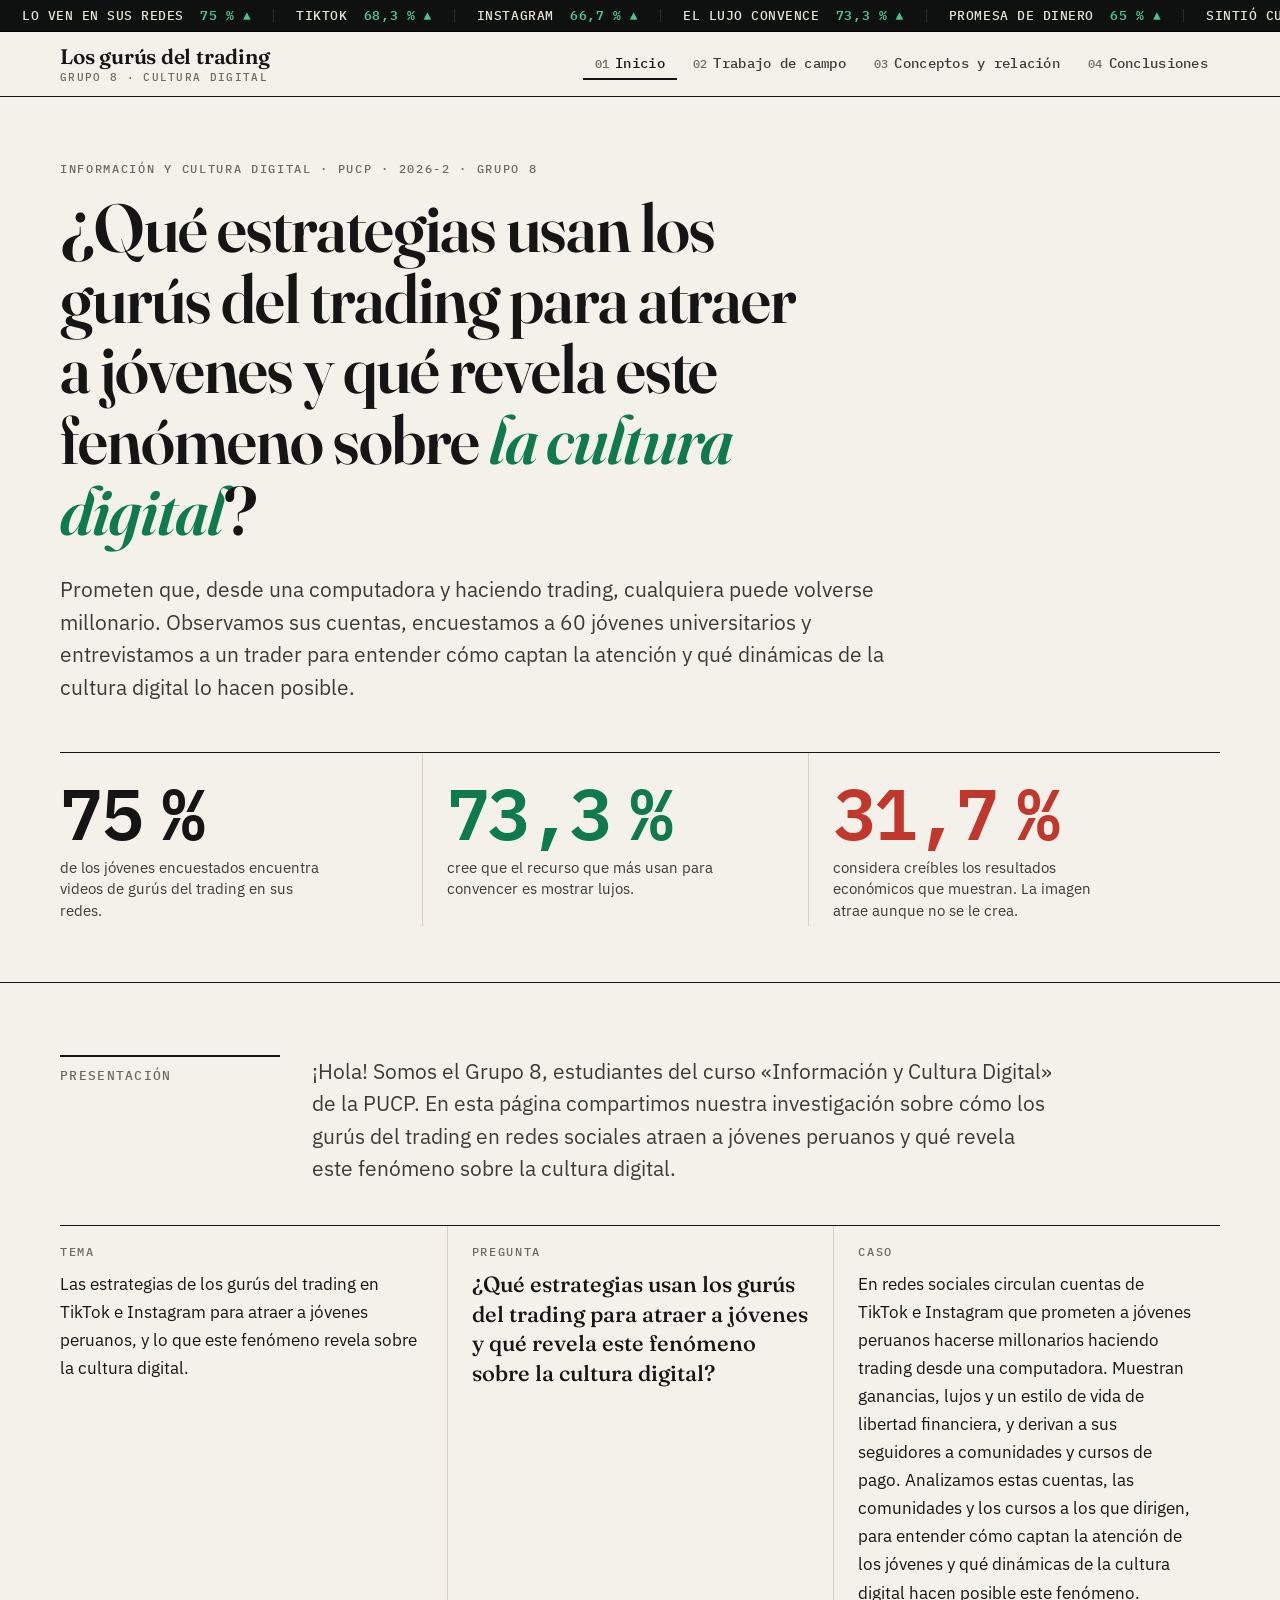
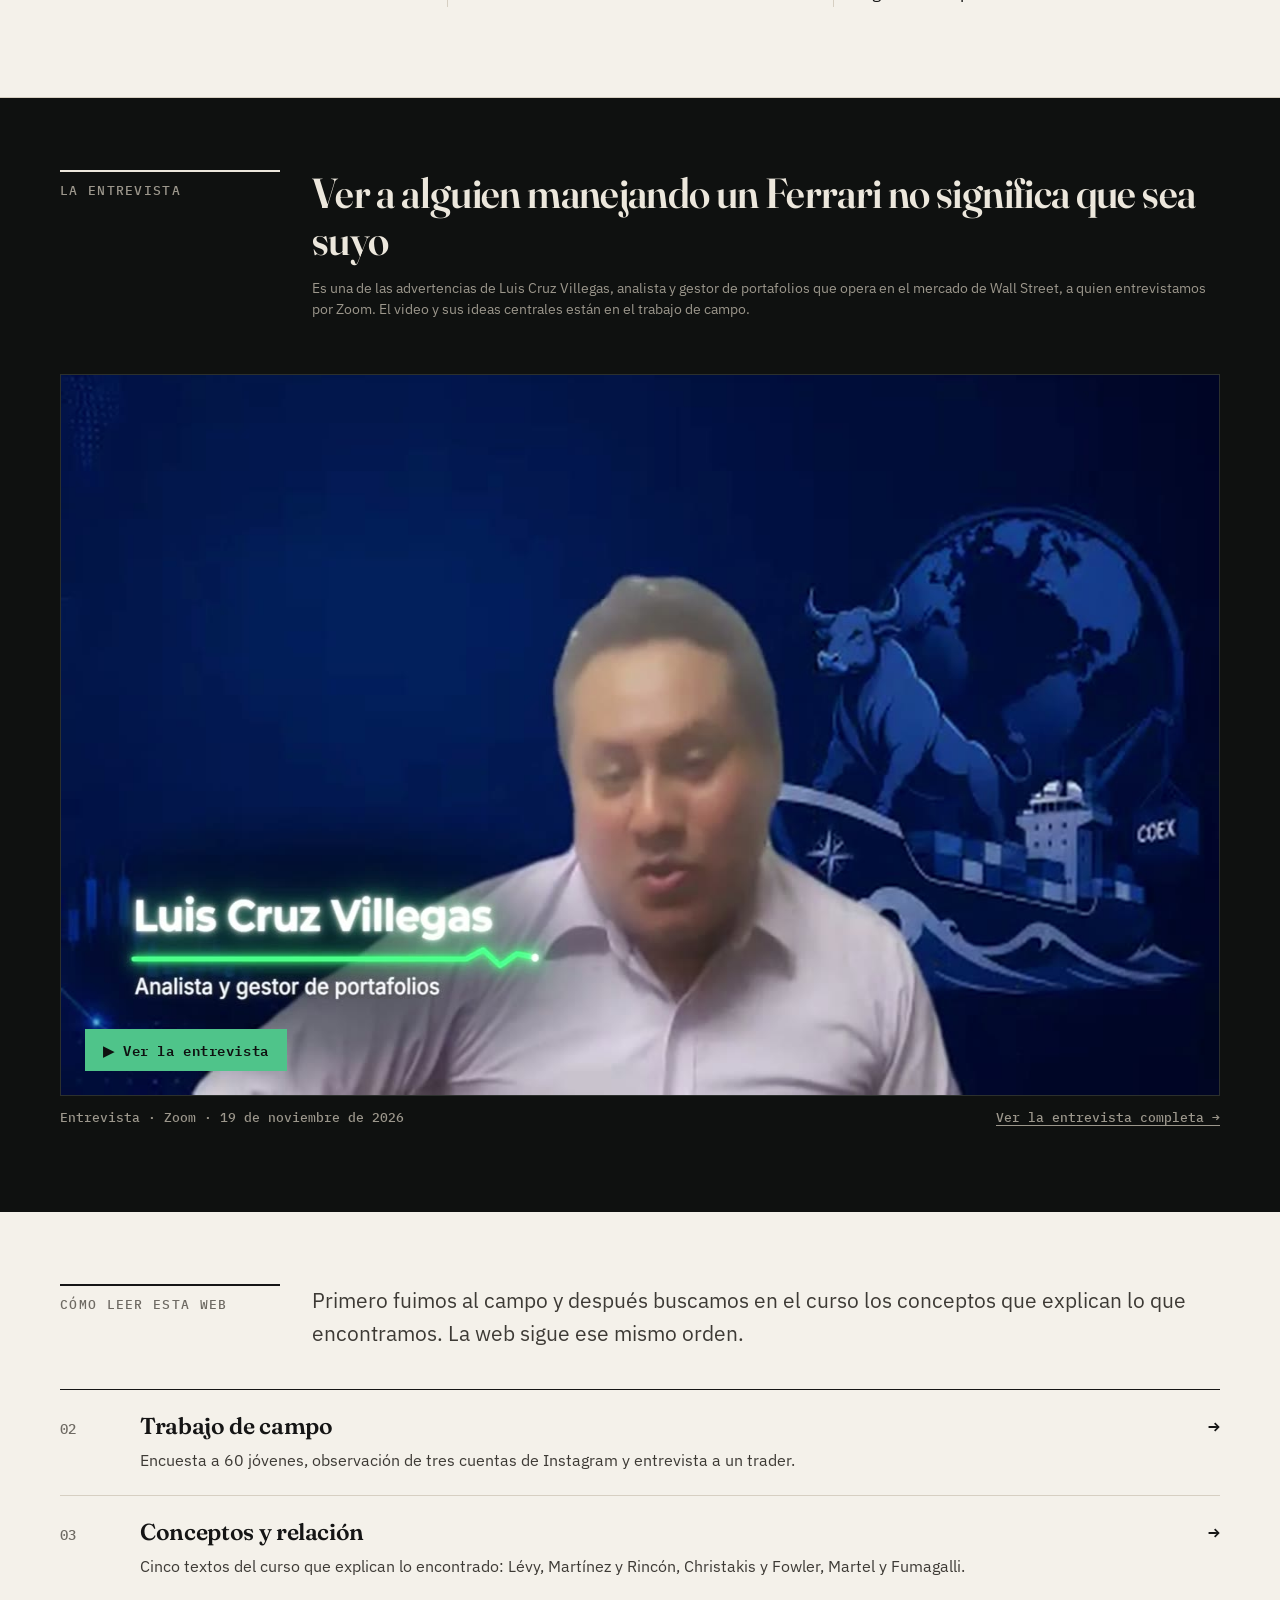
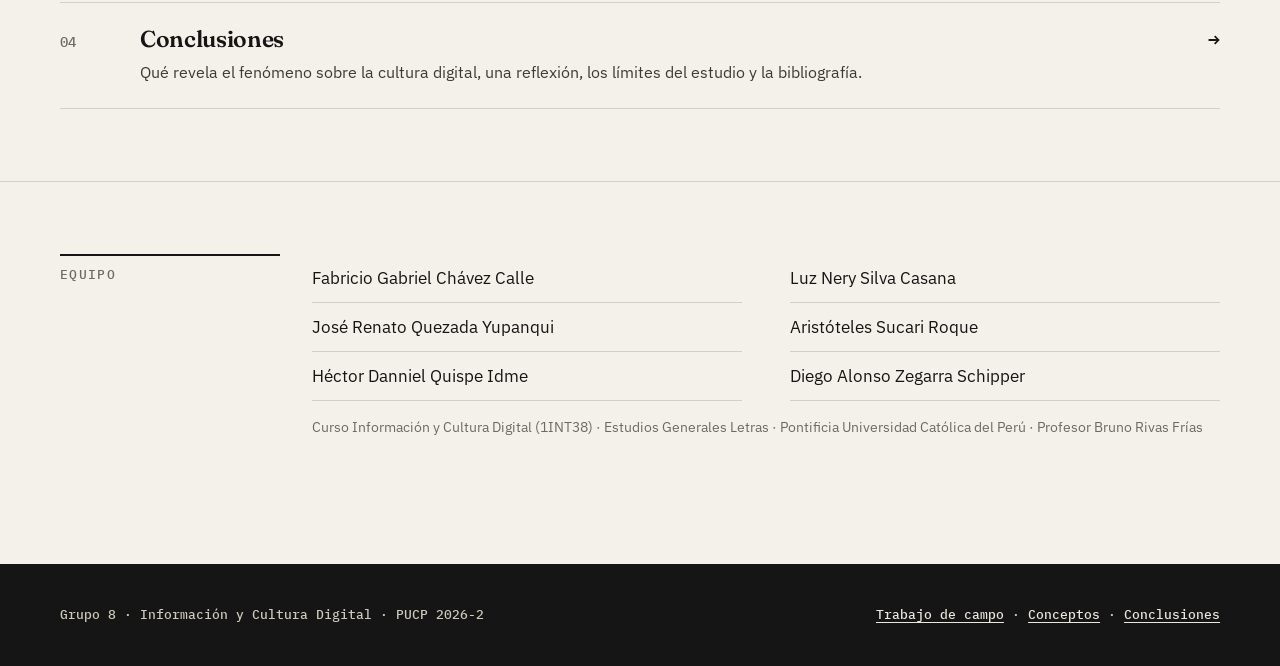
==== index.html @ 2172d2a8 "Primera versión de la web del Grupo 8" ====
<!doctype html>
<html lang="es">
<head>
<meta charset="utf-8">
<meta name="viewport" content="width=device-width, initial-scale=1">
<title>Los gurús del trading · Grupo 8</title>
<meta name="description" content="Investigación del Grupo 8 del curso Información y Cultura Digital (PUCP): qué estrategias usan los gurús del trading para atraer a jóvenes y qué revela este fenómeno sobre la cultura digital.">
<meta name="robots" content="noindex, nofollow">
<link rel="icon" href="data:image/svg+xml,<svg xmlns='http://www.w3.org/2000/svg' viewBox='0 0 32 32'><rect width='32' height='32' fill='%23151515'/><path d='M6 22l6-7 5 4 9-11' stroke='%234FC48A' stroke-width='3' fill='none'/></svg>">
<link rel="preconnect" href="https://fonts.googleapis.com">
<link rel="preconnect" href="https://fonts.gstatic.com" crossorigin>
<link href="https://fonts.googleapis.com/css2?family=Fraunces:ital,opsz,wght@0,9..144,500;0,9..144,600;1,9..144,500&family=IBM+Plex+Mono:wght@500;600&family=IBM+Plex+Sans:wght@400;600&display=swap" rel="stylesheet">
<link rel="stylesheet" href="estilos.css">
</head>
<body>
<a class="saltar" href="#contenido">Saltar al contenido</a>

<div class="cinta" aria-label="Cifras de la encuesta (60 jóvenes universitarios)">
  <div class="cinta__pista">
    <span class="cinta__item">LO VEN EN SUS REDES <b class="sube">75 % ▲</b></span>
    <span class="cinta__item">TIKTOK <b class="sube">68,3 % ▲</b></span>
    <span class="cinta__item">INSTAGRAM <b class="sube">66,7 % ▲</b></span>
    <span class="cinta__item">EL LUJO CONVENCE <b class="sube">73,3 % ▲</b></span>
    <span class="cinta__item">PROMESA DE DINERO <b class="sube">65 % ▲</b></span>
    <span class="cinta__item">SINTIÓ CURIOSIDAD <b class="sube">55 % ▲</b></span>
    <span class="cinta__item">PENSÓ EN COMPRAR UN CURSO <b class="sube">38,3 % ▲</b></span>
    <span class="cinta__item">CREE EN LOS RESULTADOS <b class="baja">31,7 % ▼</b></span>
    <span class="cinta__item">NO SABRÍA DECIRLO <b class="baja">16,7 % ▼</b></span>
    <span class="cinta__item">MUESTRA <b>n = 60</b></span>
  </div>
</div>

<header class="cabecera">
  <div class="envoltura">
    <a class="marca" href="index.html">Los gurús del trading<span>Grupo 8 · Cultura Digital</span></a>
    <button class="boton-menu" aria-expanded="false" aria-controls="menu">Menú</button>
    <nav aria-label="Secciones">
      <ul class="menu" id="menu">
        <li><a href="index.html" aria-current="page"><small>01</small>Inicio</a></li>
        <li><a href="trabajo-de-campo.html"><small>02</small>Trabajo de campo</a></li>
        <li><a href="conceptos.html"><small>03</small>Conceptos y relación</a></li>
        <li><a href="conclusiones.html"><small>04</small>Conclusiones</a></li>
      </ul>
    </nav>
  </div>
</header>

<main id="contenido">
  <section class="portada">
    <div class="envoltura">
      <p class="antetitulo">Información y Cultura Digital · PUCP · 2026-2 · Grupo 8</p>
      <h1>¿Qué estrategias usan los gurús del trading para atraer a jóvenes y qué revela este fenómeno sobre <em>la cultura digital</em>?</h1>
      <p class="entrada">Prometen que, desde una computadora y haciendo trading, cualquiera puede volverse millonario. Observamos sus cuentas, encuestamos a 60 jóvenes universitarios y entrevistamos a un trader para entender cómo captan la atención y qué dinámicas de la cultura digital lo hacen posible.</p>
      <div class="titulares">
        <div class="titular aparece"><b>75&#8239;%</b><span>de los jóvenes encuestados encuentra videos de gurús del trading en sus redes.</span></div>
        <div class="titular aparece"><b class="cifra--v">73,3&#8239;%</b><span>cree que el recurso que más usan para convencer es mostrar lujos.</span></div>
        <div class="titular aparece"><b class="cifra--r">31,7&#8239;%</b><span>considera creíbles los resultados económicos que muestran. La imagen atrae aunque no se le crea.</span></div>
      </div>
    </div>
  </section>

  <section class="seccion">
    <div class="envoltura">
      <div class="seccion__cabeza">
        <p class="seccion__num">Presentación</p>
        <div class="prosa">
          <p class="entrada" style="margin:0">¡Hola! Somos el Grupo 8, estudiantes del curso «Información y Cultura Digital» de la PUCP. En esta página compartimos nuestra investigación sobre cómo los gurús del trading en redes sociales atraen a jóvenes peruanos y qué revela este fenómeno sobre la cultura digital.</p>
        </div>
      </div>
      <dl class="ficha aparece">
        <div>
          <dt>Tema</dt>
          <dd>Las estrategias de los gurús del trading en TikTok e Instagram para atraer a jóvenes peruanos, y lo que este fenómeno revela sobre la cultura digital.</dd>
        </div>
        <div>
          <dt>Pregunta</dt>
          <dd class="grande">¿Qué estrategias usan los gurús del trading para atraer a jóvenes y qué revela este fenómeno sobre la cultura digital?</dd>
        </div>
        <div>
          <dt>Caso</dt>
          <dd>En redes sociales circulan cuentas de TikTok e Instagram que prometen a jóvenes peruanos hacerse millonarios haciendo trading desde una computadora. Muestran ganancias, lujos y un estilo de vida de libertad financiera, y derivan a sus seguidores a comunidades y cursos de pago. Analizamos estas cuentas, las comunidades y los cursos a los que dirigen, para entender cómo captan la atención de los jóvenes y qué dinámicas de la cultura digital hacen posible este fenómeno.</dd>
        </div>
      </dl>
    </div>
  </section>

  <section class="seccion oscuro">
    <div class="envoltura">
      <div class="seccion__cabeza">
        <p class="seccion__num">La entrevista</p>
        <div>
          <h2>Ver a alguien manejando un Ferrari no significa que sea suyo</h2>
          <p class="nota" style="margin-top:14px">Es una de las advertencias de Luis Cruz Villegas, analista y gestor de portafolios que opera en el mercado de Wall Street, a quien entrevistamos por Zoom. El video y sus ideas centrales están en el trabajo de campo.</p>
        </div>
      </div>
      <a href="trabajo-de-campo.html#entrevista" class="video" style="display:block">
        <img src="media/portada-video.jpg" alt="Fotograma de la entrevista a Luis Cruz Villegas" width="1280" height="720" loading="lazy">
      </a>
      <p class="video__pie"><span>Entrevista · Zoom · 19 de noviembre de 2026</span><a href="trabajo-de-campo.html#entrevista">Ver la entrevista completa →</a></p>
    </div>
  </section>

  <section class="seccion">
    <div class="envoltura">
      <div class="seccion__cabeza">
        <p class="seccion__num">Cómo leer esta web</p>
        <p class="entrada" style="margin:0">Primero fuimos al campo y después buscamos en el curso los conceptos que explican lo que encontramos. La web sigue ese mismo orden.</p>
      </div>
      <ol class="indice">
        <li><a href="trabajo-de-campo.html"><span class="n">02</span><div><h3>Trabajo de campo</h3><p>Encuesta a 60 jóvenes, observación de tres cuentas de Instagram y entrevista a un trader.</p></div><span class="flecha">→</span></a></li>
        <li><a href="conceptos.html"><span class="n">03</span><div><h3>Conceptos y relación</h3><p>Cinco textos del curso que explican lo encontrado: Lévy, Martínez y Rincón, Christakis y Fowler, Martel y Fumagalli.</p></div><span class="flecha">→</span></a></li>
        <li><a href="conclusiones.html"><span class="n">04</span><div><h3>Conclusiones</h3><p>Qué revela el fenómeno sobre la cultura digital, una reflexión, los límites del estudio y la bibliografía.</p></div><span class="flecha">→</span></a></li>
      </ol>
    </div>
  </section>

  <section class="seccion">
    <div class="envoltura">
      <div class="seccion__cabeza">
        <p class="seccion__num">Equipo</p>
        <div>
          <ul class="equipo">
            <li>Fabricio Gabriel Chávez Calle</li>
            <li>José Renato Quezada Yupanqui</li>
            <li>Héctor Danniel Quispe Idme</li>
            <li>Luz Nery Silva Casana</li>
            <li>Aristóteles Sucari Roque</li>
            <li>Diego Alonso Zegarra Schipper</li>
          </ul>
          <p class="nota" style="margin-top:16px">Curso Información y Cultura Digital (1INT38) · Estudios Generales Letras · Pontificia Universidad Católica del Perú · Profesor Bruno Rivas Frías</p>
        </div>
      </div>
    </div>
  </section>
</main>

<footer class="pie">
  <div class="envoltura">
    <span>Grupo 8 · Información y Cultura Digital · PUCP 2026-2</span>
    <span><a href="trabajo-de-campo.html">Trabajo de campo</a> · <a href="conceptos.html">Conceptos</a> · <a href="conclusiones.html">Conclusiones</a></span>
  </div>
</footer>
<script src="app.js"></script>
</body>
</html>
---- estilos.css ----
/* Los gurús del trading · Grupo 8 · Información y Cultura Digital (PUCP, 2026-2) */

:root {
  --papel: #F4F1EA;
  --papel-2: #ECE7DC;
  --tinta: #151515;
  --tinta-2: #3D3A35;
  --gris: #6E6A63;
  --linea: #D6CFC2;
  --verde: #0F7B4D;
  --rojo: #C2372B;
  --dorado: #A8843A;
  --noche: #0F1110;
  --noche-2: #1A1D1B;
  --noche-linea: #2C302D;
  --barra: #8F8574;
  --serif: "Fraunces", Georgia, "Times New Roman", serif;
  --sans: "IBM Plex Sans", "Segoe UI", system-ui, sans-serif;
  --mono: "IBM Plex Mono", ui-monospace, Consolas, monospace;
  --ancho: 1160px;
  --texto: 68ch;
}

* { box-sizing: border-box; }
html { scroll-behavior: smooth; -webkit-text-size-adjust: 100%; }
body {
  margin: 0;
  background: var(--papel);
  color: var(--tinta);
  font: 400 18px/1.65 var(--sans);
  text-rendering: optimizeLegibility;
}
img, video { max-width: 100%; display: block; }
a { color: inherit; text-decoration-thickness: 1px; text-underline-offset: 3px; }
a:hover { color: var(--verde); }
:focus-visible { outline: 2px solid var(--verde); outline-offset: 3px; }

.envoltura { width: min(var(--ancho), 100% - 32px); margin-inline: auto; }
.saltar { position: absolute; left: -999px; top: 0; background: var(--tinta); color: var(--papel); padding: 8px 12px; z-index: 50; }
.saltar:focus { left: 8px; }

/* ---------- Cinta de cotizaciones ---------- */
.cinta {
  background: var(--noche);
  color: #E9E4D8;
  font: 500 13px/1 var(--mono);
  letter-spacing: .04em;
  overflow: hidden;
  white-space: nowrap;
  border-bottom: 1px solid #000;
}
.cinta__pista { display: inline-flex; padding: 9px 0; animation: correr 60s linear infinite; }
.cinta:hover .cinta__pista { animation-play-state: paused; }
.cinta__item { padding: 0 22px; border-right: 1px solid var(--noche-linea); }
.cinta__item b { font-weight: 600; margin-left: 8px; }
.sube { color: #4FC48A; }
.baja { color: #F07467; }
@keyframes correr { to { transform: translateX(-50%); } }
@media (prefers-reduced-motion: reduce) {
  .cinta__pista { animation: none; }
  html { scroll-behavior: auto; }
}

/* ---------- Cabecera ---------- */
.cabecera { border-bottom: 1px solid var(--tinta); background: var(--papel); position: sticky; top: 0; z-index: 20; }
.cabecera .envoltura { display: flex; align-items: center; justify-content: space-between; gap: 24px; min-height: 64px; }
.marca { font: 600 21px/1 var(--serif); text-decoration: none; letter-spacing: -.01em; }
.marca span { font: 500 11px/1 var(--mono); letter-spacing: .12em; text-transform: uppercase; color: var(--gris); display: block; margin-top: 5px; }
.menu { display: flex; gap: 4px; list-style: none; margin: 0; padding: 0; }
.menu a {
  display: block; padding: 8px 12px; text-decoration: none;
  font: 500 14px/1 var(--mono); letter-spacing: .02em; color: var(--tinta-2);
  border-bottom: 2px solid transparent;
}
.menu a:hover { color: var(--tinta); border-color: var(--linea); }
.menu a[aria-current="page"] { color: var(--tinta); border-color: var(--tinta); }
.menu a small { color: var(--gris); margin-right: 6px; }
.boton-menu { display: none; background: none; border: 1px solid var(--tinta); font: 500 13px/1 var(--mono); padding: 9px 12px; cursor: pointer; color: var(--tinta); }
@media (max-width: 820px) {
  .boton-menu { display: block; }
  .menu { display: none; position: absolute; top: 100%; left: 0; right: 0; flex-direction: column; background: var(--papel); border-bottom: 1px solid var(--tinta); padding: 8px 16px 16px; }
  .menu.abierto { display: flex; }
  .menu a { padding: 12px 0; font-size: 15px; }
}

/* ---------- Tipografía editorial ---------- */
.antetitulo { font: 500 12px/1.4 var(--mono); letter-spacing: .14em; text-transform: uppercase; color: var(--gris); margin: 0 0 14px; }
h1, h2, h3 { font-family: var(--serif); font-weight: 600; letter-spacing: -.015em; margin: 0; }
h1 { font-size: clamp(36px, 5.4vw, 68px); line-height: 1.04; font-variation-settings: "opsz" 144; }
h2 { font-size: clamp(28px, 3.4vw, 42px); line-height: 1.12; font-variation-settings: "opsz" 96; }
h3 { font-size: 23px; line-height: 1.25; }
p { margin: 0 0 1em; }
.entrada { font-size: 21px; line-height: 1.55; color: var(--tinta-2); max-width: var(--texto); }
.prosa { max-width: var(--texto); }
.prosa p:last-child { margin-bottom: 0; }
.cifra { font-family: var(--mono); font-weight: 600; white-space: nowrap; }
.cifra--v { color: var(--verde); }
.cifra--r { color: var(--rojo); }
q, .cita-texto { quotes: "«" "»"; }
.nota { font-size: 14px; color: var(--gris); line-height: 1.5; }

/* ---------- Secciones ---------- */
.seccion { padding: 72px 0; border-bottom: 1px solid var(--linea); }
.seccion:last-of-type { border-bottom: 0; }
.seccion__cabeza { display: grid; grid-template-columns: 220px 1fr; gap: 32px; margin-bottom: 40px; align-items: start; }
.seccion__num { font: 500 13px/1.4 var(--mono); letter-spacing: .1em; text-transform: uppercase; color: var(--gris); padding-top: 10px; border-top: 2px solid var(--tinta); }
@media (max-width: 820px) {
  .seccion { padding: 52px 0; }
  .seccion__cabeza { grid-template-columns: 1fr; gap: 12px; margin-bottom: 28px; }
}

/* ---------- Portada ---------- */
.portada { padding: 64px 0 56px; border-bottom: 1px solid var(--tinta); }
.portada h1 { max-width: 18ch; }
.portada h1 em { font-style: italic; color: var(--verde); }
.portada .entrada { margin-top: 28px; }
.titulares { display: grid; grid-template-columns: repeat(3, 1fr); margin-top: 48px; border-top: 1px solid var(--tinta); }
.titular { padding: 22px 24px 4px 0; border-right: 1px solid var(--linea); margin-right: 24px; }
.titular:last-child { border-right: 0; margin-right: 0; }
.titular b { display: block; font: 600 clamp(44px, 6vw, 72px)/1 var(--mono); letter-spacing: -.03em; }
.titular span { display: block; font-size: 15px; line-height: 1.45; color: var(--tinta-2); margin-top: 10px; max-width: 30ch; }
@media (max-width: 720px) {
  .titulares { grid-template-columns: 1fr; }
  .titular { border-right: 0; margin-right: 0; border-bottom: 1px solid var(--linea); padding-bottom: 18px; }
}

/* ---------- Ficha tema · pregunta · caso ---------- */
.ficha { display: grid; grid-template-columns: repeat(3, 1fr); border-top: 1px solid var(--tinta); }
.ficha > div { padding: 20px 24px 0 0; }
.ficha > div + div { padding-left: 24px; border-left: 1px solid var(--linea); }
.ficha dt { font: 500 12px/1 var(--mono); letter-spacing: .14em; text-transform: uppercase; color: var(--gris); margin-bottom: 12px; }
.ficha dd { margin: 0; font-size: 17px; }
.ficha .grande { font: 500 22px/1.35 var(--serif); }
@media (max-width: 820px) {
  .ficha { grid-template-columns: 1fr; }
  .ficha > div + div { padding-left: 0; border-left: 0; border-top: 1px solid var(--linea); margin-top: 20px; }
}

/* ---------- Índice de la web ---------- */
.indice { list-style: none; margin: 0; padding: 0; border-top: 1px solid var(--tinta); }
.indice li { border-bottom: 1px solid var(--linea); }
.indice a { display: grid; grid-template-columns: 64px 1fr auto; gap: 16px; align-items: baseline; padding: 22px 0; text-decoration: none; }
.indice a:hover h3 { text-decoration: underline; text-decoration-thickness: 1px; }
.indice .n { font: 500 14px/1 var(--mono); color: var(--gris); }
.indice p { margin: 6px 0 0; color: var(--tinta-2); font-size: 16px; }
.indice .flecha { font: 500 20px/1 var(--mono); }

/* ---------- Franja oscura ---------- */
.oscuro { background: var(--noche); color: #ECE7DC; border-bottom: 0; }
.oscuro .antetitulo, .oscuro .seccion__num, .oscuro .nota { color: #9C978C; }
.oscuro .seccion__num { border-top-color: #ECE7DC; }
.oscuro a:hover { color: #4FC48A; }

/* ---------- Video ---------- */
.video { position: relative; background: #000; border: 1px solid var(--noche-linea); }
.video video { width: 100%; aspect-ratio: 16 / 9; background: #000; }
a.video { position: relative; }
a.video::after {
  content: "▶  Ver la entrevista"; position: absolute; left: 24px; bottom: 24px;
  font: 600 14px/1 var(--mono); letter-spacing: .04em; color: var(--noche);
  background: #4FC48A; padding: 14px 18px; transition: transform 160ms;
}
a.video:hover::after { transform: translateY(-2px); }
.video__pie { display: flex; flex-wrap: wrap; justify-content: space-between; gap: 8px 24px; font: 500 13px/1.5 var(--mono); color: #9C978C; margin-top: 12px; }

/* ---------- Metodología ---------- */
.metodo { display: grid; grid-template-columns: repeat(3, 1fr); border-top: 1px solid var(--tinta); }
.metodo article { padding: 22px 24px 0 0; }
.metodo article + article { padding-left: 24px; border-left: 1px solid var(--linea); }
.metodo h3 { margin-bottom: 10px; }
.metodo dl { margin: 14px 0 0; display: grid; grid-template-columns: auto 1fr; gap: 6px 14px; font-size: 15px; }
.metodo dt { font: 500 12px/1.9 var(--mono); letter-spacing: .08em; text-transform: uppercase; color: var(--gris); }
.metodo dd { margin: 0; }
.metodo .grande { font: 600 46px/1 var(--mono); letter-spacing: -.03em; display: block; margin: 4px 0 8px; }
@media (max-width: 900px) {
  .metodo { grid-template-columns: 1fr; }
  .metodo article + article { padding-left: 0; border-left: 0; border-top: 1px solid var(--linea); margin-top: 24px; }
}

/* ---------- Gráficos de la encuesta ---------- */
.graficos { display: grid; grid-template-columns: repeat(2, 1fr); gap: 0 48px; }
@media (max-width: 900px) { .graficos { grid-template-columns: 1fr; } }
.grafico { border-top: 1px solid var(--tinta); padding: 18px 0 34px; margin: 0; }
.grafico h3 { font: 600 19px/1.35 var(--serif); margin-bottom: 4px; }
.grafico .pregunta-n { font: 500 12px/1 var(--mono); letter-spacing: .1em; color: var(--gris); display: block; margin-bottom: 8px; }
.grafico .meta { font: 500 12px/1.4 var(--mono); color: var(--gris); margin: 0 0 16px; }
.filas { list-style: none; margin: 0; padding: 0; }
.fila { display: grid; grid-template-columns: minmax(120px, 38%) 1fr 104px; gap: 12px; align-items: center; padding: 5px 0; position: relative; cursor: default; }
.fila__etiqueta { font-size: 14.5px; line-height: 1.3; color: var(--tinta-2); }
.fila__pista { height: 14px; position: relative; }
.fila__barra {
  position: absolute; inset: 0 auto 0 0; width: 0;
  background: var(--barra); border-radius: 0 4px 4px 0;
  transition: width 900ms cubic-bezier(.2,.7,.2,1);
}
.fila--destacada .fila__barra { background: var(--tinta); }
.fila--destacada .fila__etiqueta { color: var(--tinta); font-weight: 600; }
.fila__valor { font: 500 13.5px/1 var(--mono); text-align: right; color: var(--tinta-2); white-space: nowrap; }
.fila--destacada .fila__valor { color: var(--tinta); font-weight: 600; }
.fila:hover .fila__barra { filter: brightness(1.15); }
.fila:hover { background: linear-gradient(90deg, transparent, rgba(21,21,21,.04) 40%, transparent); }
@media (prefers-reduced-motion: reduce) { .fila__barra { transition: none; } }
@media (max-width: 520px) {
  .fila { grid-template-columns: 1fr 88px; gap: 4px 10px; }
  .fila__etiqueta { grid-column: 1 / -1; }
}
.hallazgo { margin: 16px 0 0; font-size: 15.5px; line-height: 1.5; padding-left: 14px; border-left: 3px solid var(--verde); }
.hallazgo--r { border-left-color: var(--rojo); }
.original { margin-top: 14px; }
.original summary { font: 500 12.5px/1 var(--mono); color: var(--gris); cursor: pointer; list-style: none; display: inline-block; padding: 6px 0; border-bottom: 1px dashed var(--gris); }
.original summary::-webkit-details-marker { display: none; }
.original summary:hover { color: var(--tinta); border-color: var(--tinta); }
.original img { margin-top: 12px; border: 1px solid var(--linea); background: #fff; }

.globo {
  position: fixed; z-index: 40; pointer-events: none;
  background: var(--tinta); color: var(--papel);
  font: 500 12.5px/1.4 var(--mono); padding: 8px 10px;
  max-width: 260px; opacity: 0; transition: opacity 120ms;
}
.globo.visible { opacity: 1; }

/* ---------- Muro de observación (feed) ---------- */
.muro { display: grid; grid-template-columns: repeat(3, 1fr); gap: 28px; }
@media (max-width: 900px) {
  .muro { grid-template-columns: repeat(3, 78%); overflow-x: auto; scroll-snap-type: x mandatory; padding-bottom: 12px; }
  .muro figure { scroll-snap-align: start; }
}
.muro figure { margin: 0; }
.telefono { border: 1px solid var(--noche-linea); border-radius: 22px; overflow: hidden; background: #000; padding: 6px; }
.telefono img { border-radius: 17px; width: 100%; }
.muro figcaption { margin-top: 14px; }
.muro figcaption b { display: block; font: 600 17px/1.3 var(--serif); color: #F4F1EA; }
.muro figcaption span { display: block; margin-top: 4px; font: 500 12.5px/1.55 var(--mono); color: #9C978C; }

.codigos { margin-top: 56px; display: grid; grid-template-columns: 1fr 1fr; gap: 48px; align-items: start; }
@media (max-width: 900px) { .codigos { grid-template-columns: 1fr; } }
.oscuro .grafico { border-top-color: #ECE7DC; }
.oscuro .fila__etiqueta, .oscuro .fila__valor { color: #CFC9BC; }
.oscuro .fila__barra { background: #5E594F; }
.oscuro .fila--destacada .fila__barra { background: #ECE7DC; }
.oscuro .fila--destacada .fila__etiqueta, .oscuro .fila--destacada .fila__valor { color: #fff; }

/* Cadena: del comentario público al mensaje privado */
.cadena { list-style: none; margin: 0; padding: 0; counter-reset: paso; }
.cadena li { position: relative; padding: 0 0 26px 52px; counter-increment: paso; }
.cadena li::before {
  content: counter(paso, decimal-leading-zero);
  position: absolute; left: 0; top: 0; width: 36px; height: 36px;
  display: grid; place-items: center;
  font: 600 13px/1 var(--mono); border: 1px solid #ECE7DC; color: #ECE7DC; background: var(--noche);
}
.cadena li::after { content: ""; position: absolute; left: 18px; top: 36px; bottom: 0; width: 1px; background: #4A4E4B; }
.cadena li:last-child::after { display: none; }
.cadena b { display: block; font: 600 17px/1.3 var(--serif); color: #fff; margin-bottom: 6px; padding-top: 6px; }
.cadena p { margin: 0; font-size: 15.5px; color: #CFC9BC; }
.burbuja {
  display: inline-block; margin-top: 8px; padding: 8px 12px; border-radius: 14px;
  background: var(--noche-2); border: 1px solid var(--noche-linea);
  font-size: 14.5px; color: #F4F1EA;
}
.burbuja small { display: block; font: 500 11px/1.4 var(--mono); color: #8E897F; margin-top: 3px; }
.burbuja--autor { border-color: #3D6B55; }

.transcrito {
  border: 1px dashed #5E594F; padding: 18px 20px; margin-top: 8px;
  display: grid; grid-template-columns: 1fr auto; gap: 6px 16px; align-items: end;
}
.transcrito .t { font: 500 22px/1.3 var(--serif); color: #fff; }
.transcrito .m { font: 600 30px/1 var(--mono); color: #4FC48A; text-align: right; }
.transcrito .m small { display: block; font: 500 11px/1.4 var(--mono); color: #9C978C; }
.transcrito .e { grid-column: 1 / -1; font: 500 12px/1.5 var(--mono); color: #9C978C; }

/* ---------- Entrevista ---------- */
.entrevista { display: grid; grid-template-columns: 1.6fr 1fr; gap: 40px; align-items: start; }
@media (max-width: 900px) { .entrevista { grid-template-columns: 1fr; } }
.perfil { border-top: 2px solid var(--tinta); padding-top: 16px; }
.perfil h3 { font-size: 26px; }
.perfil .rol { font: 500 13px/1.5 var(--mono); color: var(--gris); margin: 6px 0 14px; }
.citas { display: grid; grid-template-columns: repeat(3, 1fr); gap: 0; margin-top: 48px; border-top: 1px solid var(--tinta); }
.citas blockquote { margin: 0; padding: 22px 24px 0 0; }
.citas blockquote + blockquote { padding-left: 24px; border-left: 1px solid var(--linea); }
.citas p { font: 500 20px/1.4 var(--serif); margin-bottom: 10px; }
.citas footer { font: 500 12.5px/1.4 var(--mono); color: var(--gris); }
@media (max-width: 900px) {
  .citas { grid-template-columns: 1fr; }
  .citas blockquote + blockquote { padding-left: 0; border-left: 0; border-top: 1px solid var(--linea); margin-top: 22px; }
}

/* ---------- Fuentes documentales ---------- */
.fuentes { list-style: none; margin: 0; padding: 0; border-top: 1px solid var(--tinta); }
.fuentes li { display: grid; grid-template-columns: 200px 1fr; gap: 24px; padding: 18px 0; border-bottom: 1px solid var(--linea); }
.fuentes .quien { font: 600 13px/1.5 var(--mono); }
.fuentes .quien span { display: block; font-weight: 500; color: var(--gris); }
.fuentes p { margin: 0 0 4px; }
.fuentes a { font: 500 13px/1.4 var(--mono); color: var(--gris); }
@media (max-width: 720px) { .fuentes li { grid-template-columns: 1fr; gap: 6px; } }

/* ---------- Conceptos ---------- */
.aviso-orden {
  display: grid; grid-template-columns: repeat(3, 1fr); border: 1px solid var(--tinta); margin-top: 36px;
}
.aviso-orden div { padding: 18px 20px; }
.aviso-orden div + div { border-left: 1px solid var(--tinta); }
.aviso-orden b { font: 600 12px/1 var(--mono); letter-spacing: .12em; text-transform: uppercase; display: block; margin-bottom: 8px; }
.aviso-orden span { font-size: 15.5px; color: var(--tinta-2); }
@media (max-width: 720px) {
  .aviso-orden { grid-template-columns: 1fr; }
  .aviso-orden div + div { border-left: 0; border-top: 1px solid var(--tinta); }
}
.saltos { display: flex; flex-wrap: wrap; gap: 8px; margin-top: 28px; }
.saltos a { font: 500 13px/1 var(--mono); padding: 10px 12px; border: 1px solid var(--linea); text-decoration: none; background: var(--papel); }
.saltos a:hover { border-color: var(--tinta); color: var(--tinta); }

.concepto { padding: 80px 0; border-bottom: 1px solid var(--tinta); scroll-margin-top: 72px; }
.concepto__cabeza { display: grid; grid-template-columns: 120px 1fr; gap: 24px; margin-bottom: 40px; }
.concepto__n { font: 600 clamp(56px, 8vw, 96px)/.85 var(--mono); letter-spacing: -.05em; color: var(--tinta); }
.concepto__cabeza .autor { font: 500 13px/1.5 var(--mono); letter-spacing: .06em; color: var(--gris); margin-top: 12px; }
@media (max-width: 720px) { .concepto__cabeza { grid-template-columns: 1fr; gap: 8px; } }
.tres { display: grid; grid-template-columns: 1.25fr 1fr; gap: 0 48px; }
.tres > section { padding-top: 16px; }
.tres h4 { font: 600 12px/1 var(--mono); letter-spacing: .14em; text-transform: uppercase; margin: 0 0 16px; display: flex; align-items: center; gap: 10px; }
.tres h4::before { content: ""; width: 10px; height: 10px; background: currentColor; }
.encontramos h4 { color: var(--verde); }
.explica h4 { color: var(--dorado); }
.encontramos { grid-row: span 2; border-top: 2px solid var(--verde); }
.explica { border-top: 2px solid var(--dorado); }
.revela { border-top: 2px solid var(--tinta); margin-top: 32px; }
@media (max-width: 900px) {
  .tres { grid-template-columns: 1fr; }
  .encontramos { grid-row: auto; }
  .explica { margin-top: 32px; }
}
.dato { margin: 0 0 18px; font-size: 16.5px; }
.dato .tipo { display: block; font: 500 11.5px/1.4 var(--mono); letter-spacing: .1em; text-transform: uppercase; color: var(--gris); margin-bottom: 4px; }
.explica p { font-size: 16.5px; }
.destacado { font: 500 21px/1.4 var(--serif); border-left: 3px solid var(--dorado); padding-left: 16px; margin: 0 0 18px; }
.revela p { font: 500 21px/1.45 var(--serif); margin: 0; }
.ref { margin-top: 28px; font-size: 13.5px; color: var(--gris); line-height: 1.5; }
.ref b { font: 600 11.5px/1 var(--mono); letter-spacing: .1em; text-transform: uppercase; margin-right: 8px; color: var(--tinta-2); }
.casos { margin-top: 22px; padding: 16px 18px; background: var(--papel-2); font-size: 15px; }
.casos .tipo { display: block; font: 500 11.5px/1.4 var(--mono); letter-spacing: .1em; text-transform: uppercase; color: var(--gris); margin-bottom: 6px; }
.casos p { margin: 0 0 8px; }
.casos p:last-child { margin: 0; }
.casos a { color: var(--tinta-2); }

/* ---------- Conclusiones ---------- */
.conclusion p { font-size: 19px; }
.conclusion p:first-of-type::first-letter { font: 600 64px/.8 var(--serif); float: left; margin: 8px 10px 0 0; }
.limites { list-style: none; padding: 0; margin: 0; border-top: 1px solid var(--tinta); }
.limites li { padding: 14px 0 14px 32px; border-bottom: 1px solid var(--linea); position: relative; }
.limites li::before { content: "—"; position: absolute; left: 0; font-family: var(--mono); color: var(--gris); }
.biblio { list-style: none; padding: 0; margin: 0; }
.biblio li { padding-left: 2em; text-indent: -2em; margin-bottom: 12px; font-size: 16px; }
.biblio-t { margin: 32px 0 14px; font-size: 18px; }
.biblio-t:first-child { margin-top: 0; }

/* ---------- Equipo y pie ---------- */
.equipo { columns: 2; column-gap: 48px; list-style: none; padding: 0; margin: 0; }
.equipo li { padding: 10px 0; border-bottom: 1px solid var(--linea); break-inside: avoid; font-size: 17px; }
@media (max-width: 600px) { .equipo { columns: 1; } }
.pie { background: var(--tinta); color: #CFC9BC; padding: 40px 0; font: 500 13px/1.7 var(--mono); }
.pie .envoltura { display: flex; flex-wrap: wrap; justify-content: space-between; gap: 16px; }
.pie a { color: #ECE7DC; }
.siguiente { display: flex; justify-content: space-between; gap: 16px; padding: 28px 0; border-top: 1px solid var(--tinta); margin-top: 8px; }
.siguiente a { font: 500 15px/1.4 var(--mono); text-decoration: none; }
.siguiente a:hover { text-decoration: underline; }
.siguiente small { display: block; color: var(--gris); font-size: 12px; letter-spacing: .1em; text-transform: uppercase; }

/* Aparición al hacer scroll */
.aparece { opacity: 0; transform: translateY(14px); transition: opacity 700ms ease, transform 700ms ease; }
.aparece.visto { opacity: 1; transform: none; }
@media (prefers-reduced-motion: reduce) { .aparece { opacity: 1; transform: none; transition: none; } }
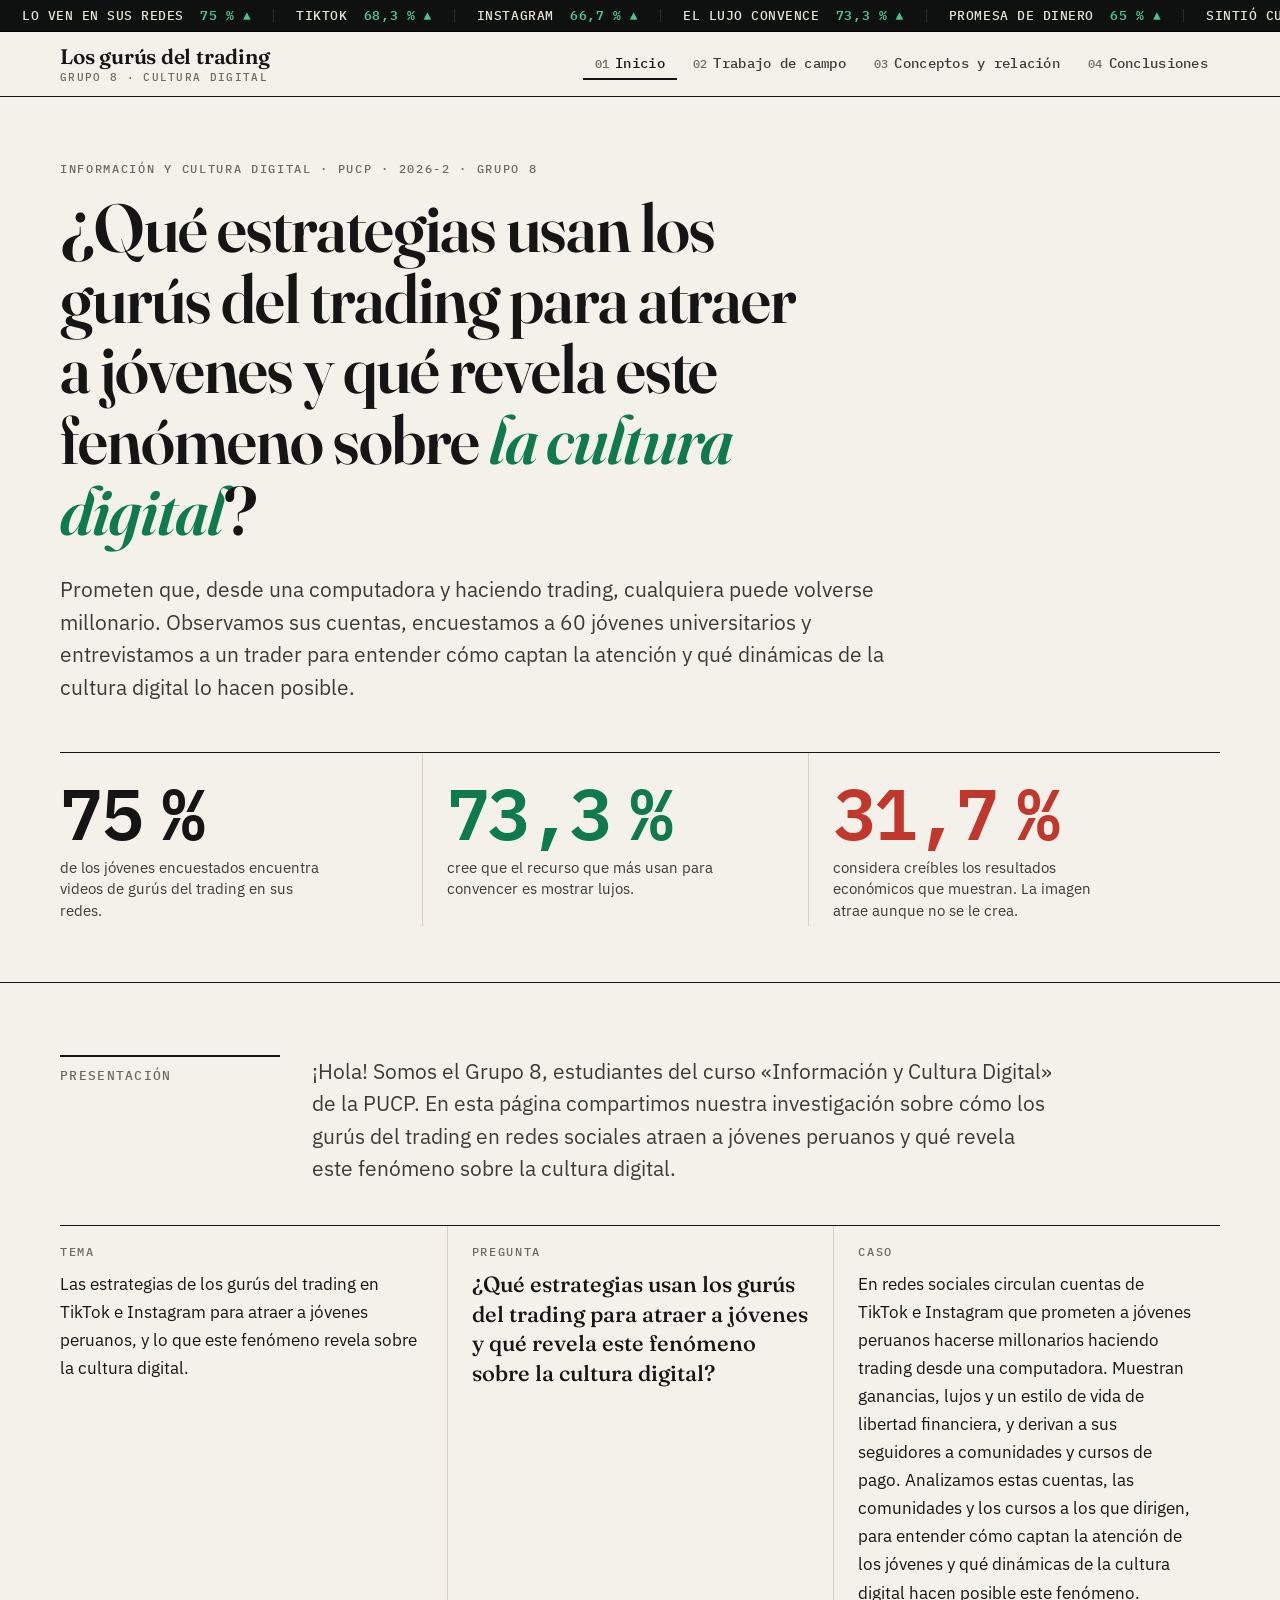
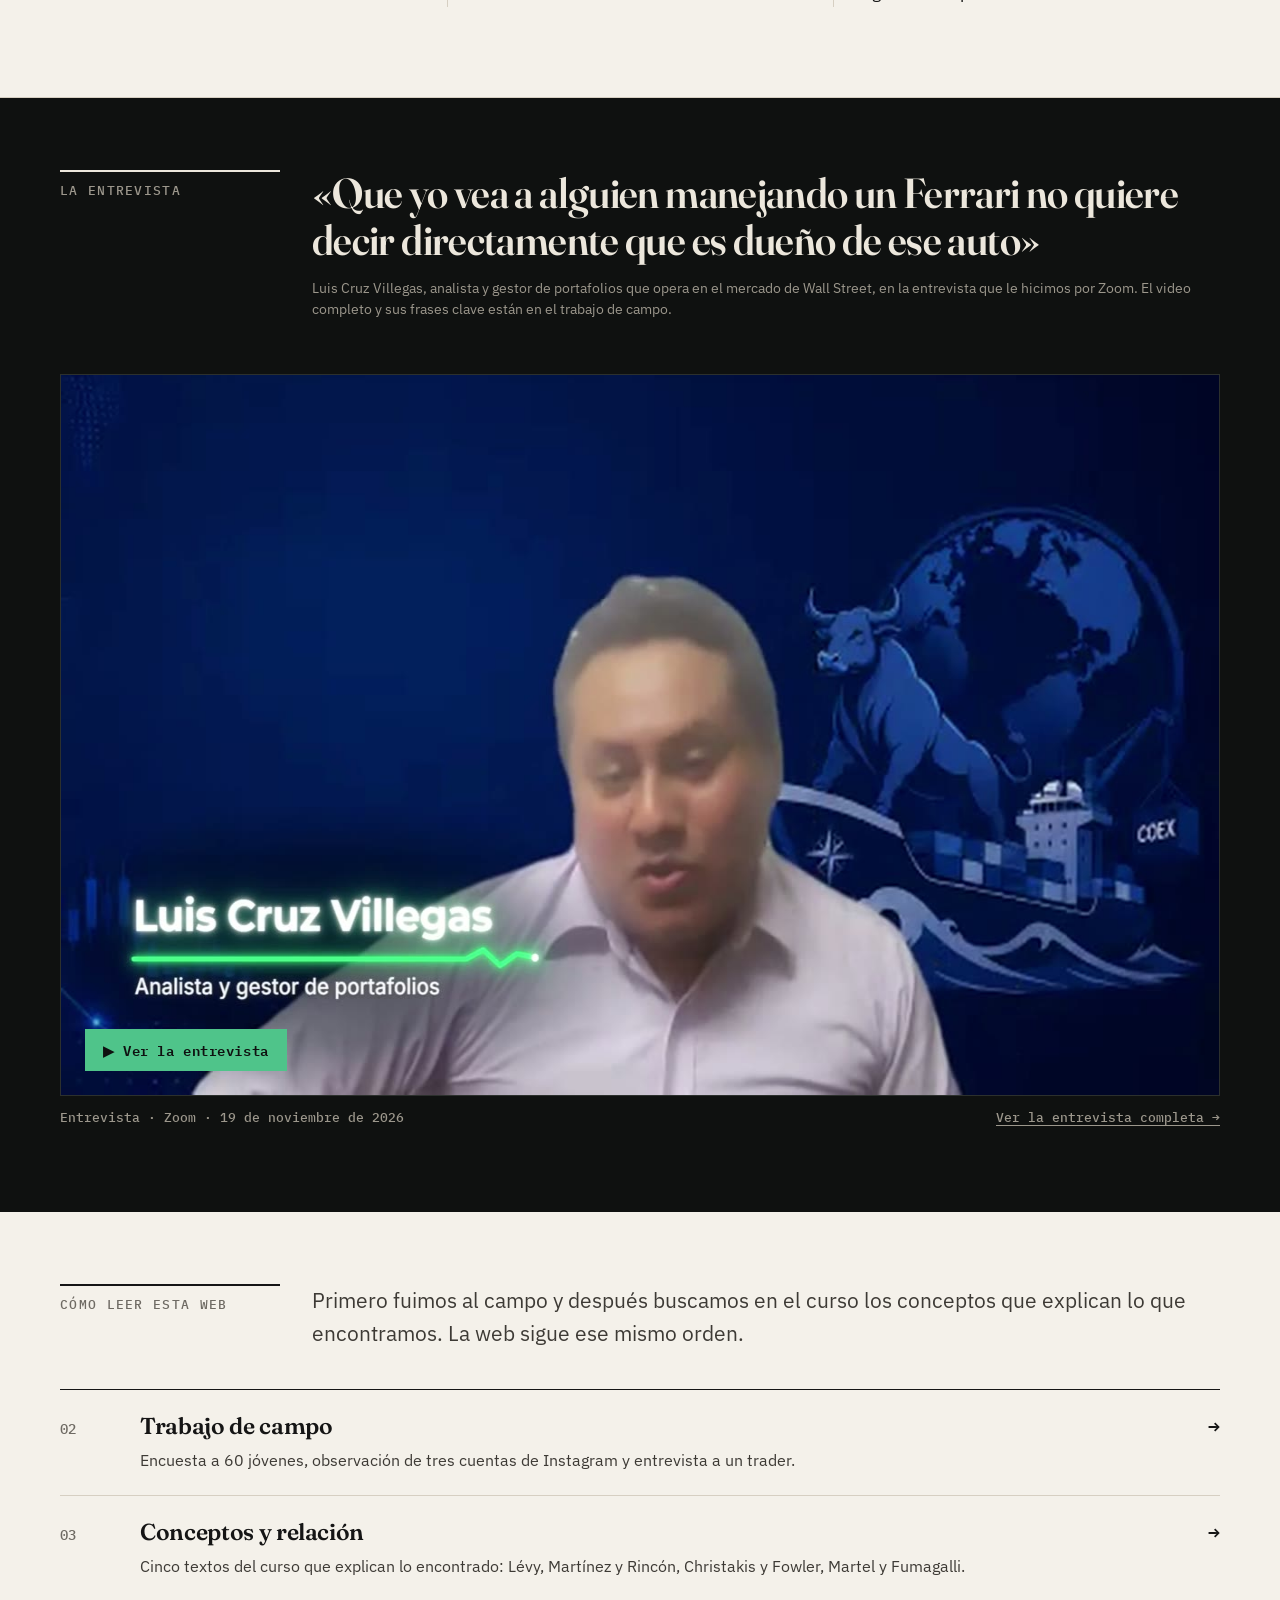
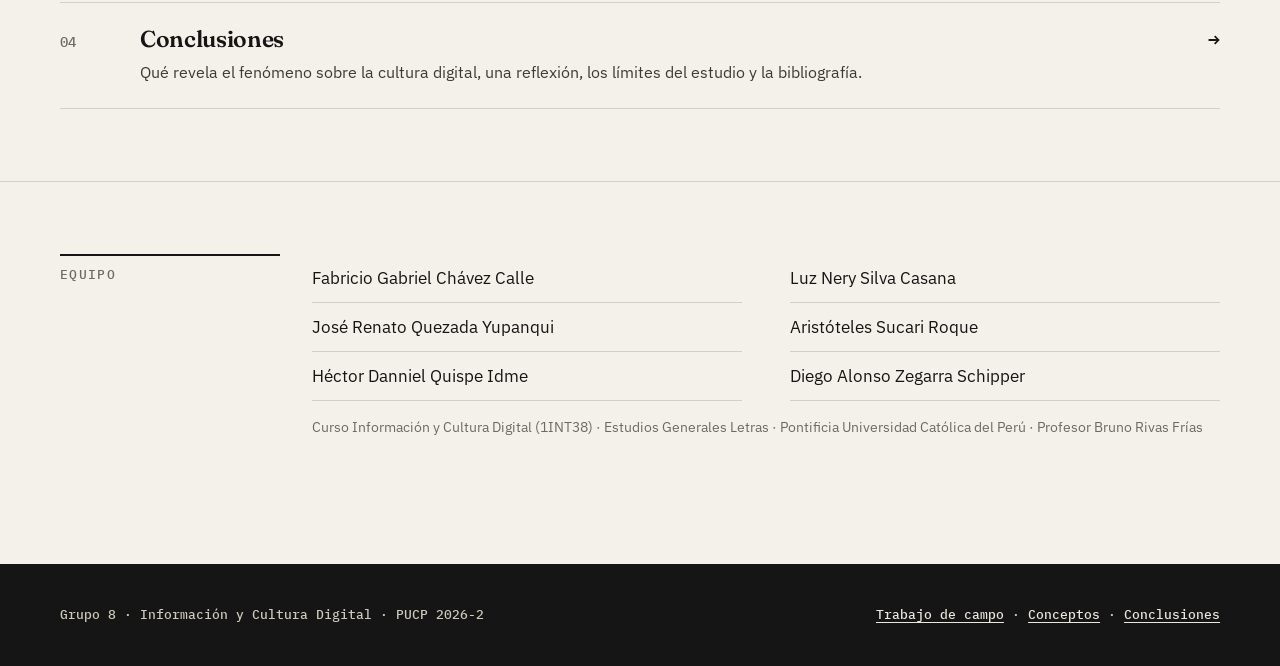
==== commit 9555f63c: "Citas textuales de la entrevista con su minuto" ====
--- a/index.html
+++ b/index.html
@@ -89,8 +89,8 @@
       <div class="seccion__cabeza">
         <p class="seccion__num">La entrevista</p>
         <div>
-          <h2>Ver a alguien manejando un Ferrari no significa que sea suyo</h2>
-          <p class="nota" style="margin-top:14px">Es una de las advertencias de Luis Cruz Villegas, analista y gestor de portafolios que opera en el mercado de Wall Street, a quien entrevistamos por Zoom. El video y sus ideas centrales están en el trabajo de campo.</p>
+          <h2>«Que yo vea a alguien manejando un Ferrari no quiere decir directamente que es dueño de ese auto»</h2>
+          <p class="nota" style="margin-top:14px">Luis Cruz Villegas, analista y gestor de portafolios que opera en el mercado de Wall Street, en la entrevista que le hicimos por Zoom. El video completo y sus frases clave están en el trabajo de campo.</p>
         </div>
       </div>
       <a href="trabajo-de-campo.html#entrevista" class="video" style="display:block">
--- a/estilos.css
+++ b/estilos.css
@@ -100,7 +100,7 @@
 .nota { font-size: 14px; color: var(--gris); line-height: 1.5; }
 
 /* ---------- Secciones ---------- */
-.seccion { padding: 72px 0; border-bottom: 1px solid var(--linea); }
+.seccion { padding: 72px 0; border-bottom: 1px solid var(--linea); scroll-margin-top: 64px; }
 .seccion:last-of-type { border-bottom: 0; }
 .seccion__cabeza { display: grid; grid-template-columns: 220px 1fr; gap: 32px; margin-bottom: 40px; align-items: start; }
 .seccion__num { font: 500 13px/1.4 var(--mono); letter-spacing: .1em; text-transform: uppercase; color: var(--gris); padding-top: 10px; border-top: 2px solid var(--tinta); }
@@ -277,14 +277,12 @@
 .perfil { border-top: 2px solid var(--tinta); padding-top: 16px; }
 .perfil h3 { font-size: 26px; }
 .perfil .rol { font: 500 13px/1.5 var(--mono); color: var(--gris); margin: 6px 0 14px; }
-.citas { display: grid; grid-template-columns: repeat(3, 1fr); gap: 0; margin-top: 48px; border-top: 1px solid var(--tinta); }
-.citas blockquote { margin: 0; padding: 22px 24px 0 0; }
-.citas blockquote + blockquote { padding-left: 24px; border-left: 1px solid var(--linea); }
+.citas { display: grid; grid-template-columns: repeat(2, 1fr); gap: 0 48px; margin-top: 48px; }
+.citas blockquote { margin: 0; padding: 22px 0 28px; border-top: 1px solid var(--tinta); }
 .citas p { font: 500 20px/1.4 var(--serif); margin-bottom: 10px; }
 .citas footer { font: 500 12.5px/1.4 var(--mono); color: var(--gris); }
 @media (max-width: 900px) {
   .citas { grid-template-columns: 1fr; }
-  .citas blockquote + blockquote { padding-left: 0; border-left: 0; border-top: 1px solid var(--linea); margin-top: 22px; }
 }
 
 /* ---------- Fuentes documentales ---------- */
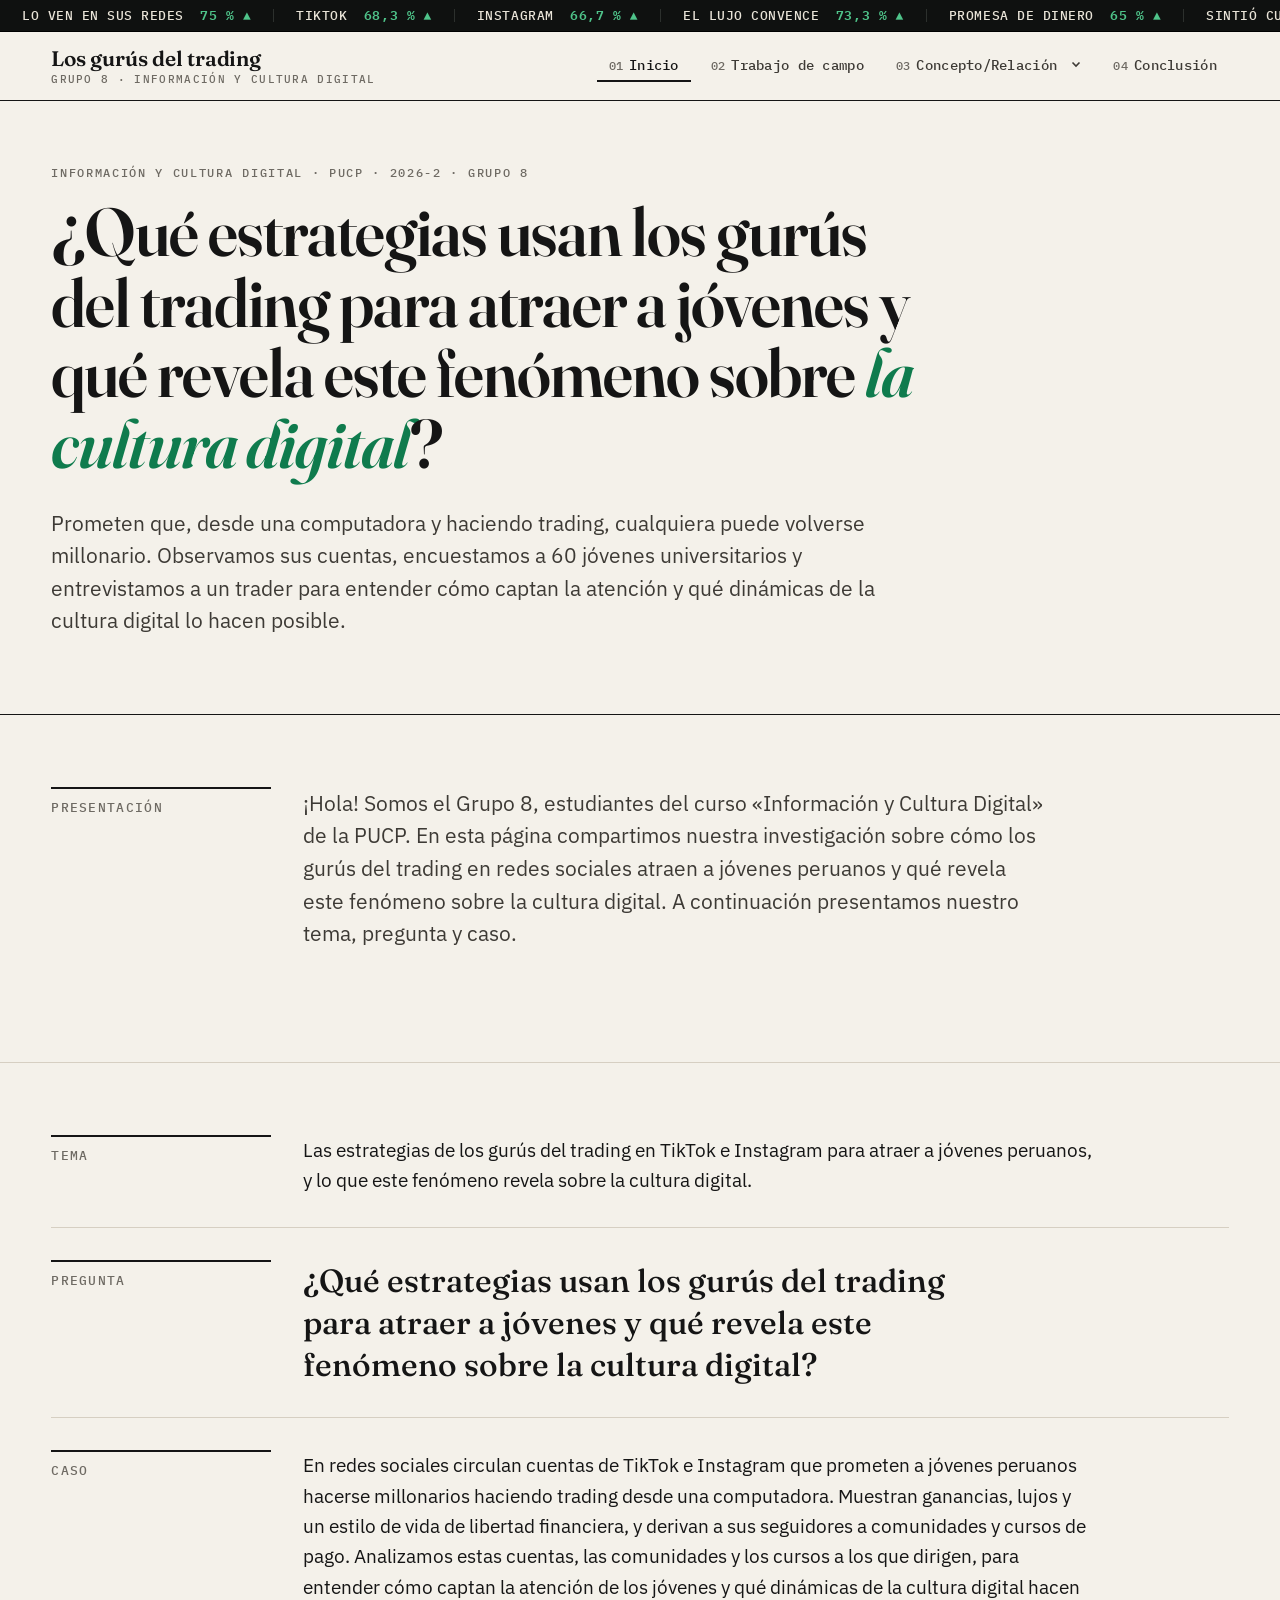
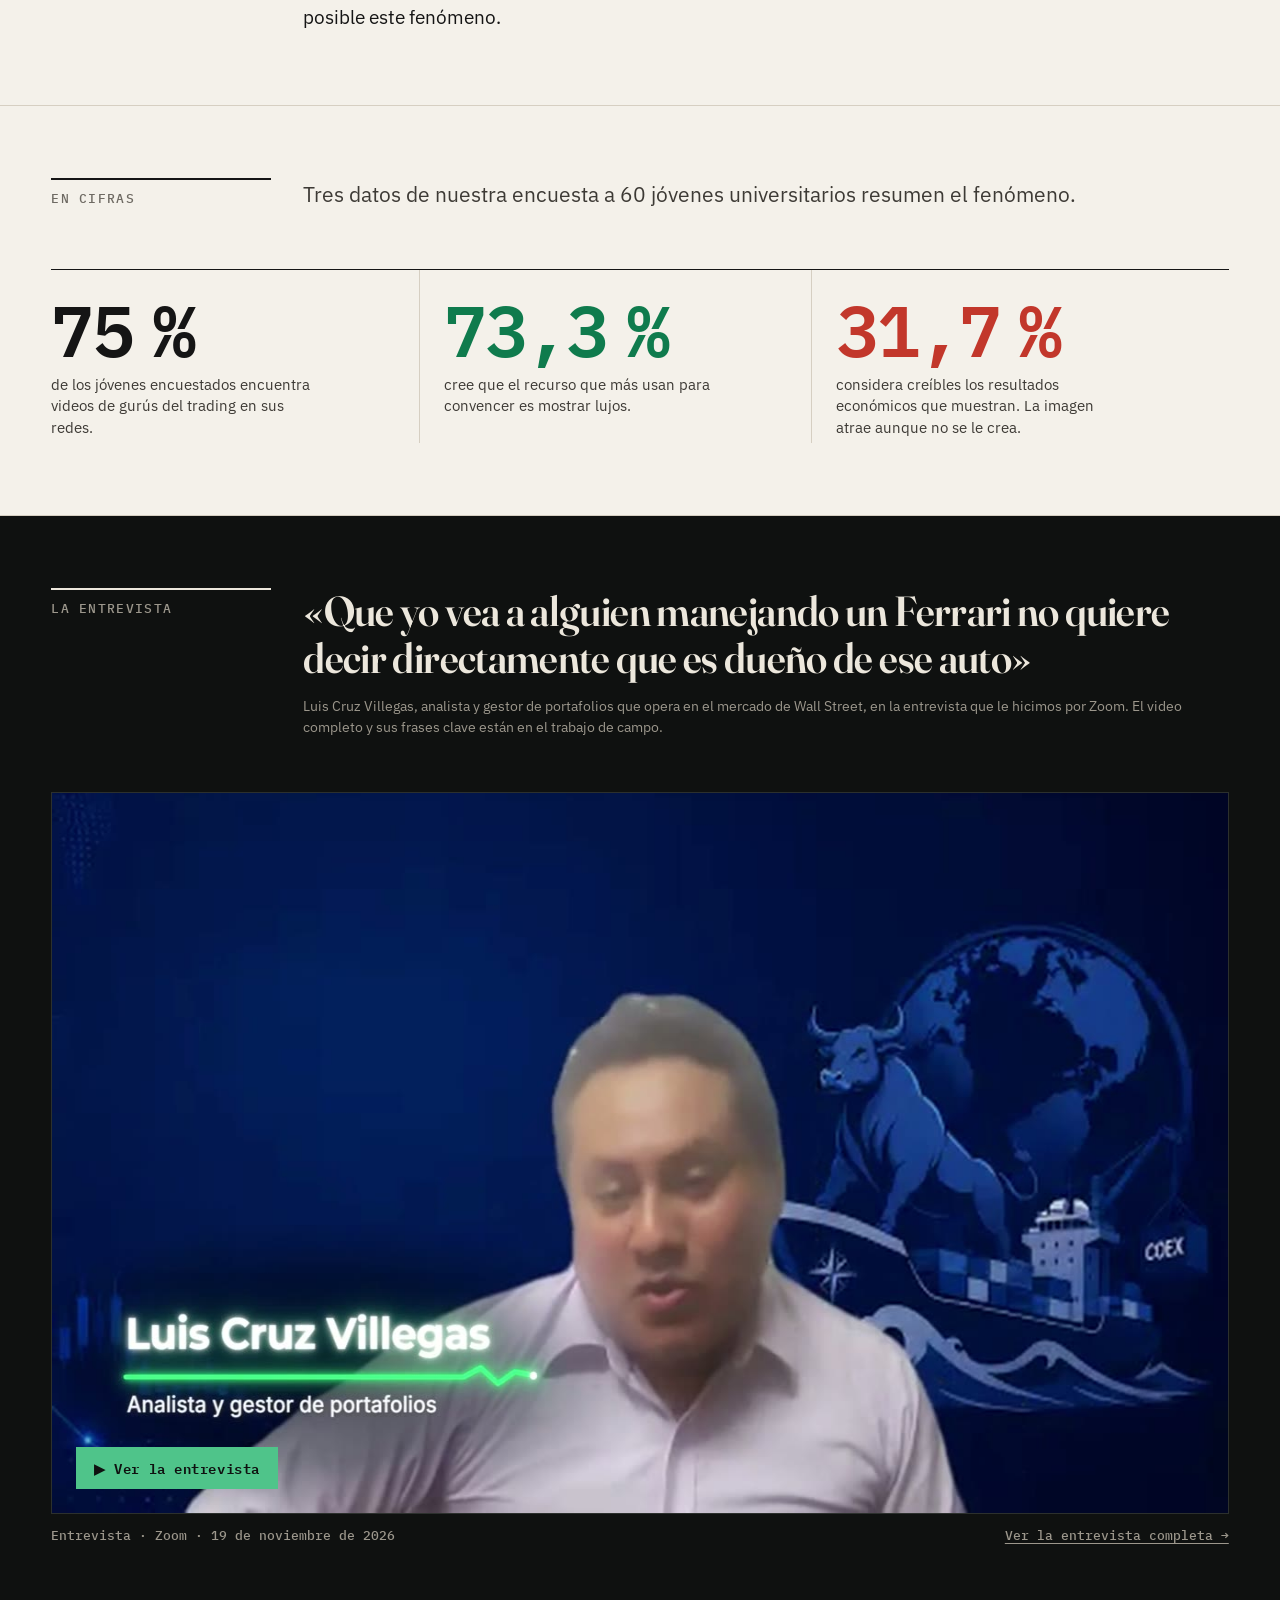
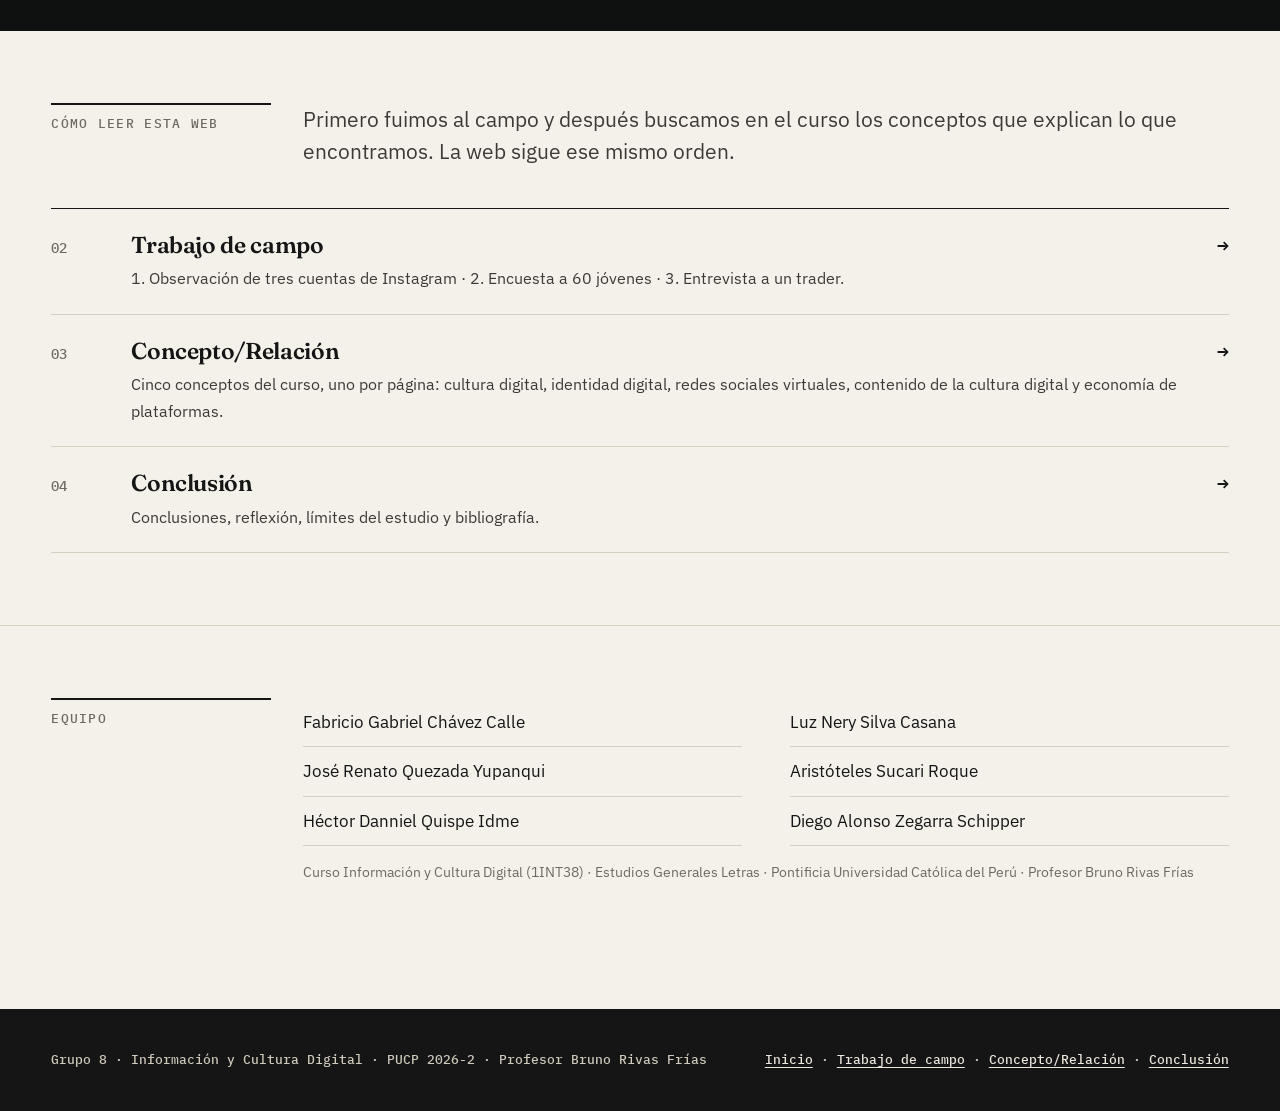
==== commit fb27502b: "Estructura de la referencia: Concepto/Relación con subpáginas, orden observación-encuesta-entrevista" ====
--- a/index.html
+++ b/index.html
@@ -31,15 +31,23 @@
 </div>
 
 <header class="cabecera">
-  <div class="envoltura">
-    <a class="marca" href="index.html">Los gurús del trading<span>Grupo 8 · Cultura Digital</span></a>
+  <div class="cabecera__fila">
+    <a class="marca" href="index.html">Los gurús del trading<span>Grupo 8 · Información y Cultura Digital</span></a>
     <button class="boton-menu" aria-expanded="false" aria-controls="menu">Menú</button>
     <nav aria-label="Secciones">
       <ul class="menu" id="menu">
         <li><a href="index.html" aria-current="page"><small>01</small>Inicio</a></li>
         <li><a href="trabajo-de-campo.html"><small>02</small>Trabajo de campo</a></li>
-        <li><a href="conceptos.html"><small>03</small>Conceptos y relación</a></li>
-        <li><a href="conclusiones.html"><small>04</small>Conclusiones</a></li>
+        <li class="tiene-sub"><a href="conceptos.html"><small>03</small>Concepto/Relación <svg class="flechita" width="10" height="10" viewBox="0 0 10 10" aria-hidden="true"><path d="M1.5 3.5 5 7l3.5-3.5" fill="none" stroke="currentColor" stroke-width="1.6"/></svg></a>
+          <ul class="submenu" aria-label="Conceptos">
+            <li><a href="concepto-cultura-digital.html"><small>01</small>Cultura digital</a></li>
+            <li><a href="concepto-identidad-digital.html"><small>02</small>Identidad digital</a></li>
+            <li><a href="concepto-redes-sociales-virtuales.html"><small>03</small>Redes sociales virtuales</a></li>
+            <li><a href="concepto-contenido-digital.html"><small>04</small>Contenido de la cultura digital</a></li>
+            <li><a href="concepto-economia-de-plataformas.html"><small>05</small>Economía de plataformas</a></li>
+          </ul>
+        </li>
+        <li><a href="conclusiones.html"><small>04</small>Conclusión</a></li>
       </ul>
     </nav>
   </div>
@@ -51,11 +59,6 @@
       <p class="antetitulo">Información y Cultura Digital · PUCP · 2026-2 · Grupo 8</p>
       <h1>¿Qué estrategias usan los gurús del trading para atraer a jóvenes y qué revela este fenómeno sobre <em>la cultura digital</em>?</h1>
       <p class="entrada">Prometen que, desde una computadora y haciendo trading, cualquiera puede volverse millonario. Observamos sus cuentas, encuestamos a 60 jóvenes universitarios y entrevistamos a un trader para entender cómo captan la atención y qué dinámicas de la cultura digital lo hacen posible.</p>
-      <div class="titulares">
-        <div class="titular aparece"><b>75&#8239;%</b><span>de los jóvenes encuestados encuentra videos de gurús del trading en sus redes.</span></div>
-        <div class="titular aparece"><b class="cifra--v">73,3&#8239;%</b><span>cree que el recurso que más usan para convencer es mostrar lujos.</span></div>
-        <div class="titular aparece"><b class="cifra--r">31,7&#8239;%</b><span>considera creíbles los resultados económicos que muestran. La imagen atrae aunque no se le crea.</span></div>
-      </div>
     </div>
   </section>
 
@@ -64,23 +67,40 @@
       <div class="seccion__cabeza">
         <p class="seccion__num">Presentación</p>
         <div class="prosa">
-          <p class="entrada" style="margin:0">¡Hola! Somos el Grupo 8, estudiantes del curso «Información y Cultura Digital» de la PUCP. En esta página compartimos nuestra investigación sobre cómo los gurús del trading en redes sociales atraen a jóvenes peruanos y qué revela este fenómeno sobre la cultura digital.</p>
+          <p class="entrada" style="margin:0">¡Hola! Somos el Grupo 8, estudiantes del curso «Información y Cultura Digital» de la PUCP. En esta página compartimos nuestra investigación sobre cómo los gurús del trading en redes sociales atraen a jóvenes peruanos y qué revela este fenómeno sobre la cultura digital. A continuación presentamos nuestro tema, pregunta y caso.</p>
         </div>
       </div>
-      <dl class="ficha aparece">
-        <div>
-          <dt>Tema</dt>
-          <dd>Las estrategias de los gurús del trading en TikTok e Instagram para atraer a jóvenes peruanos, y lo que este fenómeno revela sobre la cultura digital.</dd>
-        </div>
-        <div>
-          <dt>Pregunta</dt>
-          <dd class="grande">¿Qué estrategias usan los gurús del trading para atraer a jóvenes y qué revela este fenómeno sobre la cultura digital?</dd>
-        </div>
-        <div>
-          <dt>Caso</dt>
-          <dd>En redes sociales circulan cuentas de TikTok e Instagram que prometen a jóvenes peruanos hacerse millonarios haciendo trading desde una computadora. Muestran ganancias, lujos y un estilo de vida de libertad financiera, y derivan a sus seguidores a comunidades y cursos de pago. Analizamos estas cuentas, las comunidades y los cursos a los que dirigen, para entender cómo captan la atención de los jóvenes y qué dinámicas de la cultura digital hacen posible este fenómeno.</dd>
-        </div>
-      </dl>
+    </div>
+  </section>
+
+  <section class="seccion seccion--ficha">
+    <div class="envoltura">
+      <div class="seccion__cabeza aparece">
+        <p class="seccion__num">Tema</p>
+        <p class="ficha-texto">Las estrategias de los gurús del trading en TikTok e Instagram para atraer a jóvenes peruanos, y lo que este fenómeno revela sobre la cultura digital.</p>
+      </div>
+      <div class="seccion__cabeza aparece">
+        <p class="seccion__num">Pregunta</p>
+        <p class="ficha-texto ficha-texto--grande">¿Qué estrategias usan los gurús del trading para atraer a jóvenes y qué revela este fenómeno sobre la cultura digital?</p>
+      </div>
+      <div class="seccion__cabeza aparece" style="margin-bottom:0">
+        <p class="seccion__num">Caso</p>
+        <p class="ficha-texto">En redes sociales circulan cuentas de TikTok e Instagram que prometen a jóvenes peruanos hacerse millonarios haciendo trading desde una computadora. Muestran ganancias, lujos y un estilo de vida de libertad financiera, y derivan a sus seguidores a comunidades y cursos de pago. Analizamos estas cuentas, las comunidades y los cursos a los que dirigen, para entender cómo captan la atención de los jóvenes y qué dinámicas de la cultura digital hacen posible este fenómeno.</p>
+      </div>
+    </div>
+  </section>
+
+  <section class="seccion">
+    <div class="envoltura">
+      <div class="seccion__cabeza">
+        <p class="seccion__num">En cifras</p>
+        <p class="entrada" style="margin:0">Tres datos de nuestra encuesta a 60 jóvenes universitarios resumen el fenómeno.</p>
+      </div>
+      <div class="titulares">
+        <div class="titular aparece"><b>75&#8239;%</b><span>de los jóvenes encuestados encuentra videos de gurús del trading en sus redes.</span></div>
+        <div class="titular aparece"><b class="cifra--v">73,3&#8239;%</b><span>cree que el recurso que más usan para convencer es mostrar lujos.</span></div>
+        <div class="titular aparece"><b class="cifra--r">31,7&#8239;%</b><span>considera creíbles los resultados económicos que muestran. La imagen atrae aunque no se le crea.</span></div>
+      </div>
     </div>
   </section>
 
@@ -107,9 +127,9 @@
         <p class="entrada" style="margin:0">Primero fuimos al campo y después buscamos en el curso los conceptos que explican lo que encontramos. La web sigue ese mismo orden.</p>
       </div>
       <ol class="indice">
-        <li><a href="trabajo-de-campo.html"><span class="n">02</span><div><h3>Trabajo de campo</h3><p>Encuesta a 60 jóvenes, observación de tres cuentas de Instagram y entrevista a un trader.</p></div><span class="flecha">→</span></a></li>
-        <li><a href="conceptos.html"><span class="n">03</span><div><h3>Conceptos y relación</h3><p>Cinco textos del curso que explican lo encontrado: Lévy, Martínez y Rincón, Christakis y Fowler, Martel y Fumagalli.</p></div><span class="flecha">→</span></a></li>
-        <li><a href="conclusiones.html"><span class="n">04</span><div><h3>Conclusiones</h3><p>Qué revela el fenómeno sobre la cultura digital, una reflexión, los límites del estudio y la bibliografía.</p></div><span class="flecha">→</span></a></li>
+        <li><a href="trabajo-de-campo.html"><span class="n">02</span><div><h3>Trabajo de campo</h3><p>1. Observación de tres cuentas de Instagram · 2. Encuesta a 60 jóvenes · 3. Entrevista a un trader.</p></div><span class="flecha">→</span></a></li>
+        <li><a href="conceptos.html"><span class="n">03</span><div><h3>Concepto/Relación</h3><p>Cinco conceptos del curso, uno por página: cultura digital, identidad digital, redes sociales virtuales, contenido de la cultura digital y economía de plataformas.</p></div><span class="flecha">→</span></a></li>
+        <li><a href="conclusiones.html"><span class="n">04</span><div><h3>Conclusión</h3><p>Conclusiones, reflexión, límites del estudio y bibliografía.</p></div><span class="flecha">→</span></a></li>
       </ol>
     </div>
   </section>
@@ -133,11 +153,10 @@
     </div>
   </section>
 </main>
-
 <footer class="pie">
   <div class="envoltura">
-    <span>Grupo 8 · Información y Cultura Digital · PUCP 2026-2</span>
-    <span><a href="trabajo-de-campo.html">Trabajo de campo</a> · <a href="conceptos.html">Conceptos</a> · <a href="conclusiones.html">Conclusiones</a></span>
+    <span>Grupo 8 · Información y Cultura Digital · PUCP 2026-2 · Profesor Bruno Rivas Frías</span>
+    <span><a href="index.html">Inicio</a> · <a href="trabajo-de-campo.html">Trabajo de campo</a> · <a href="conceptos.html">Concepto/Relación</a> · <a href="conclusiones.html">Conclusión</a></span>
   </div>
 </footer>
 <script src="app.js"></script>
--- a/estilos.css
+++ b/estilos.css
@@ -17,7 +17,8 @@
   --serif: "Fraunces", Georgia, "Times New Roman", serif;
   --sans: "IBM Plex Sans", "Segoe UI", system-ui, sans-serif;
   --mono: "IBM Plex Mono", ui-monospace, Consolas, monospace;
-  --ancho: 1160px;
+  --ancho: 1520px;
+  --margen: clamp(16px, 4vw, 72px);
   --texto: 68ch;
 }
 
@@ -35,7 +36,7 @@
 a:hover { color: var(--verde); }
 :focus-visible { outline: 2px solid var(--verde); outline-offset: 3px; }
 
-.envoltura { width: min(var(--ancho), 100% - 32px); margin-inline: auto; }
+.envoltura { width: min(var(--ancho), 100% - 2 * var(--margen)); margin-inline: auto; }
 .saltar { position: absolute; left: -999px; top: 0; background: var(--tinta); color: var(--papel); padding: 8px 12px; z-index: 50; }
 .saltar:focus { left: 8px; }
 
@@ -63,10 +64,22 @@
 
 /* ---------- Cabecera ---------- */
 .cabecera { border-bottom: 1px solid var(--tinta); background: var(--papel); position: sticky; top: 0; z-index: 20; }
-.cabecera .envoltura { display: flex; align-items: center; justify-content: space-between; gap: 24px; min-height: 64px; }
+.cabecera__fila { display: flex; align-items: center; justify-content: space-between; gap: 24px; min-height: 68px; padding-inline: var(--margen); }
 .marca { font: 600 21px/1 var(--serif); text-decoration: none; letter-spacing: -.01em; }
 .marca span { font: 500 11px/1 var(--mono); letter-spacing: .12em; text-transform: uppercase; color: var(--gris); display: block; margin-top: 5px; }
-.menu { display: flex; gap: 4px; list-style: none; margin: 0; padding: 0; }
+.menu { display: flex; gap: 8px; list-style: none; margin: 0; padding: 0; }
+.menu > li { position: relative; }
+.flechita { margin-left: 6px; vertical-align: 1px; }
+.tiene-sub:hover .flechita, .tiene-sub:focus-within .flechita { transform: rotate(180deg); }
+.submenu {
+  display: none; position: absolute; top: 100%; right: 0; min-width: 300px;
+  list-style: none; margin: 0; padding: 8px 0;
+  background: var(--papel); border: 1px solid var(--tinta); box-shadow: 0 12px 28px rgba(21,21,21,.12); z-index: 30;
+}
+.tiene-sub:hover .submenu, .tiene-sub:focus-within .submenu { display: block; }
+.submenu a { padding: 11px 18px; border-bottom: 0; font-size: 13.5px; white-space: nowrap; }
+.submenu a:hover { background: var(--papel-2); }
+.submenu a[aria-current="page"] { background: var(--papel-2); font-weight: 600; }
 .menu a {
   display: block; padding: 8px 12px; text-decoration: none;
   font: 500 14px/1 var(--mono); letter-spacing: .02em; color: var(--tinta-2);
@@ -78,7 +91,9 @@
 .boton-menu { display: none; background: none; border: 1px solid var(--tinta); font: 500 13px/1 var(--mono); padding: 9px 12px; cursor: pointer; color: var(--tinta); }
 @media (max-width: 820px) {
   .boton-menu { display: block; }
-  .menu { display: none; position: absolute; top: 100%; left: 0; right: 0; flex-direction: column; background: var(--papel); border-bottom: 1px solid var(--tinta); padding: 8px 16px 16px; }
+  .menu { display: none; position: absolute; top: 100%; left: 0; right: 0; flex-direction: column; gap: 0; background: var(--papel); border-bottom: 1px solid var(--tinta); padding: 8px var(--margen) 16px; }
+  .submenu { display: block; position: static; min-width: 0; border: 0; box-shadow: none; padding: 0 0 4px 22px; background: none; }
+  .submenu a { padding: 9px 0; white-space: normal; }
   .menu.abierto { display: flex; }
   .menu a { padding: 12px 0; font-size: 15px; }
 }
@@ -111,7 +126,7 @@
 
 /* ---------- Portada ---------- */
 .portada { padding: 64px 0 56px; border-bottom: 1px solid var(--tinta); }
-.portada h1 { max-width: 18ch; }
+.portada h1 { max-width: 21ch; }
 .portada h1 em { font-style: italic; color: var(--verde); }
 .portada .entrada { margin-top: 28px; }
 .titulares { display: grid; grid-template-columns: repeat(3, 1fr); margin-top: 48px; border-top: 1px solid var(--tinta); }
@@ -369,3 +384,16 @@
 .aparece { opacity: 0; transform: translateY(14px); transition: opacity 700ms ease, transform 700ms ease; }
 .aparece.visto { opacity: 1; transform: none; }
 @media (prefers-reduced-motion: reduce) { .aparece { opacity: 1; transform: none; transition: none; } }
+
+/* ---------- Estructura según la referencia (23 nov) ---------- */
+.seccion--ficha .seccion__cabeza { padding-bottom: 32px; margin-bottom: 32px; border-bottom: 1px solid var(--linea); }
+.seccion--ficha .seccion__cabeza:last-child { border-bottom: 0; padding-bottom: 0; }
+.ficha-texto { margin: 0; font-size: 19px; line-height: 1.6; max-width: 72ch; }
+.ficha-texto--grande { font: 500 clamp(24px, 2.6vw, 32px)/1.3 var(--serif); max-width: 34ch; }
+.sintesis { margin-top: 16px; padding: 28px 0 0; border-top: 2px solid var(--tinta); display: grid; grid-template-columns: 220px 1fr; gap: 32px; }
+.sintesis p:last-child { margin: 0; font: 500 21px/1.5 var(--serif); max-width: 62ch; }
+@media (max-width: 820px) { .sintesis { grid-template-columns: 1fr; gap: 10px; } }
+.miga { padding: 28px 0 0; font: 500 13px/1.4 var(--mono); color: var(--gris); display: flex; flex-wrap: wrap; gap: 8px; align-items: baseline; }
+.miga a { color: var(--tinta-2); }
+.miga__n { margin-left: auto; letter-spacing: .08em; }
+.concepto--pagina { padding-top: 40px; border-bottom: 0; }
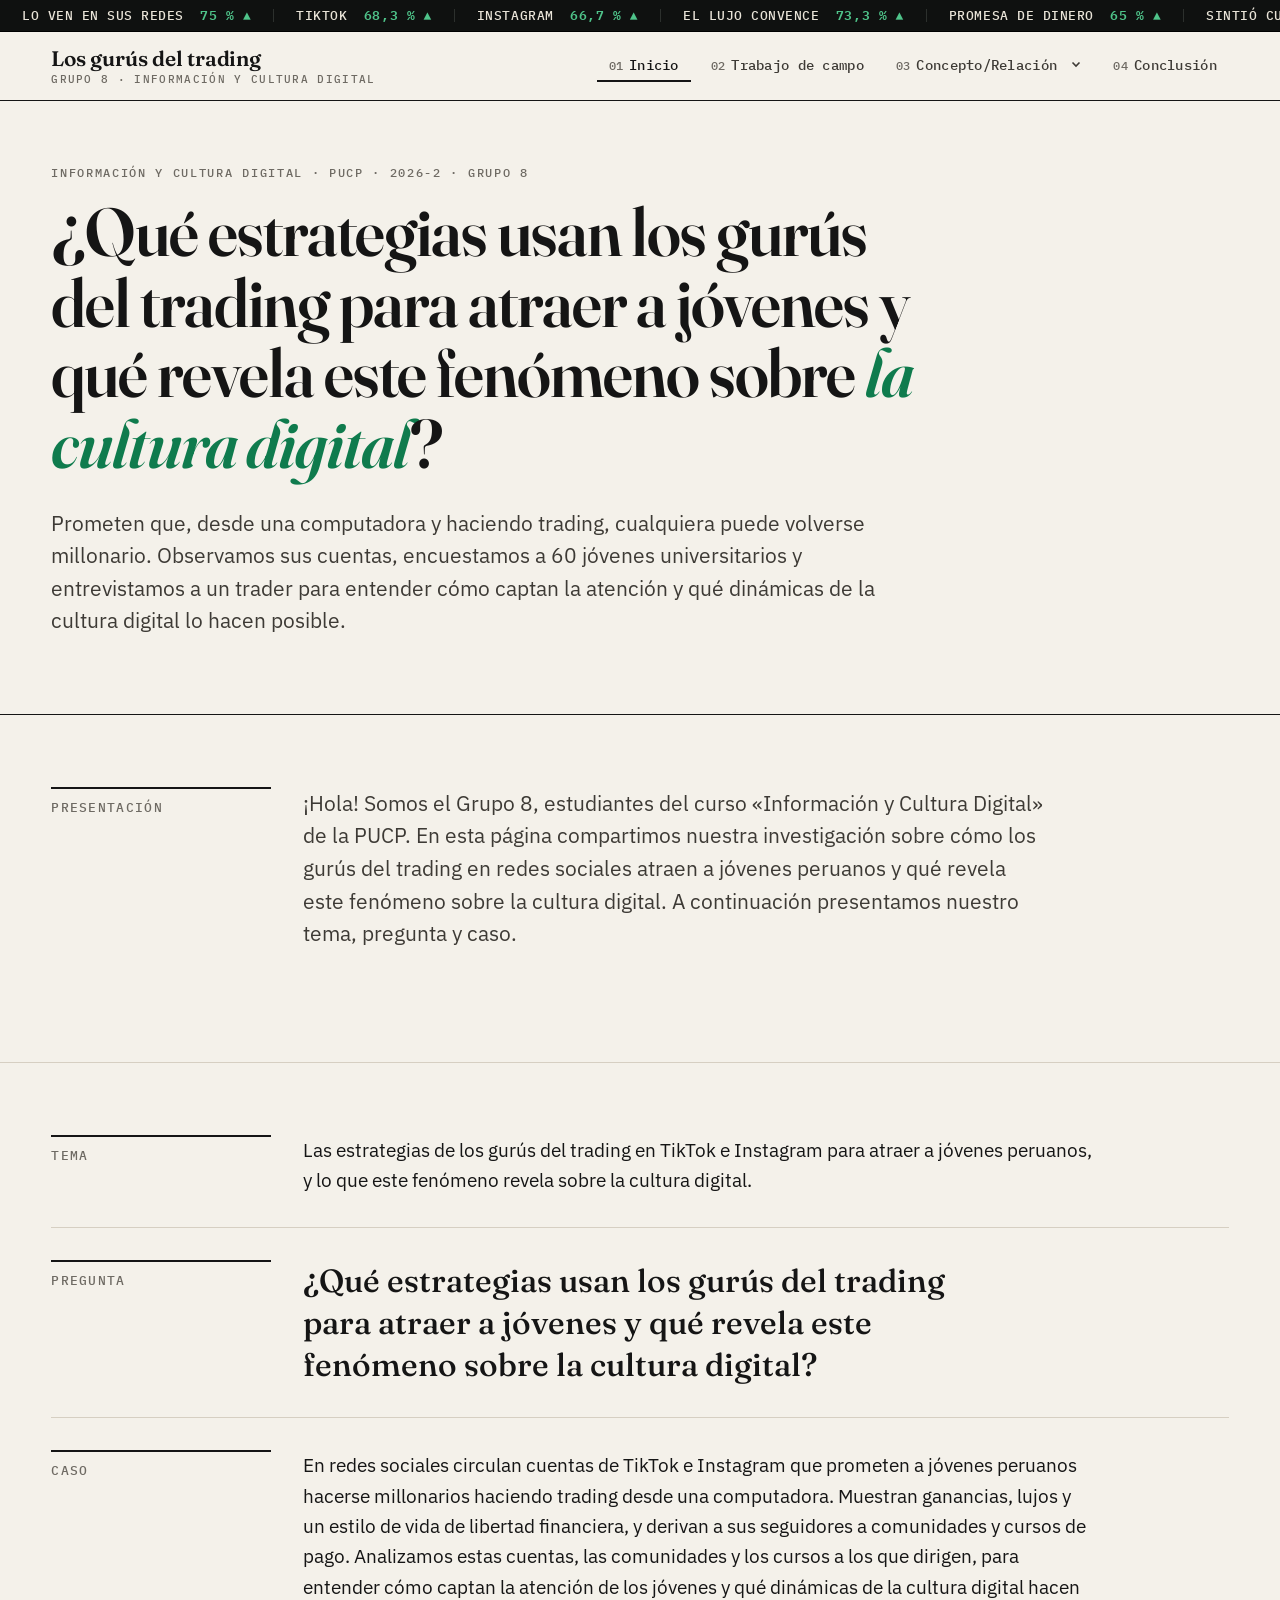
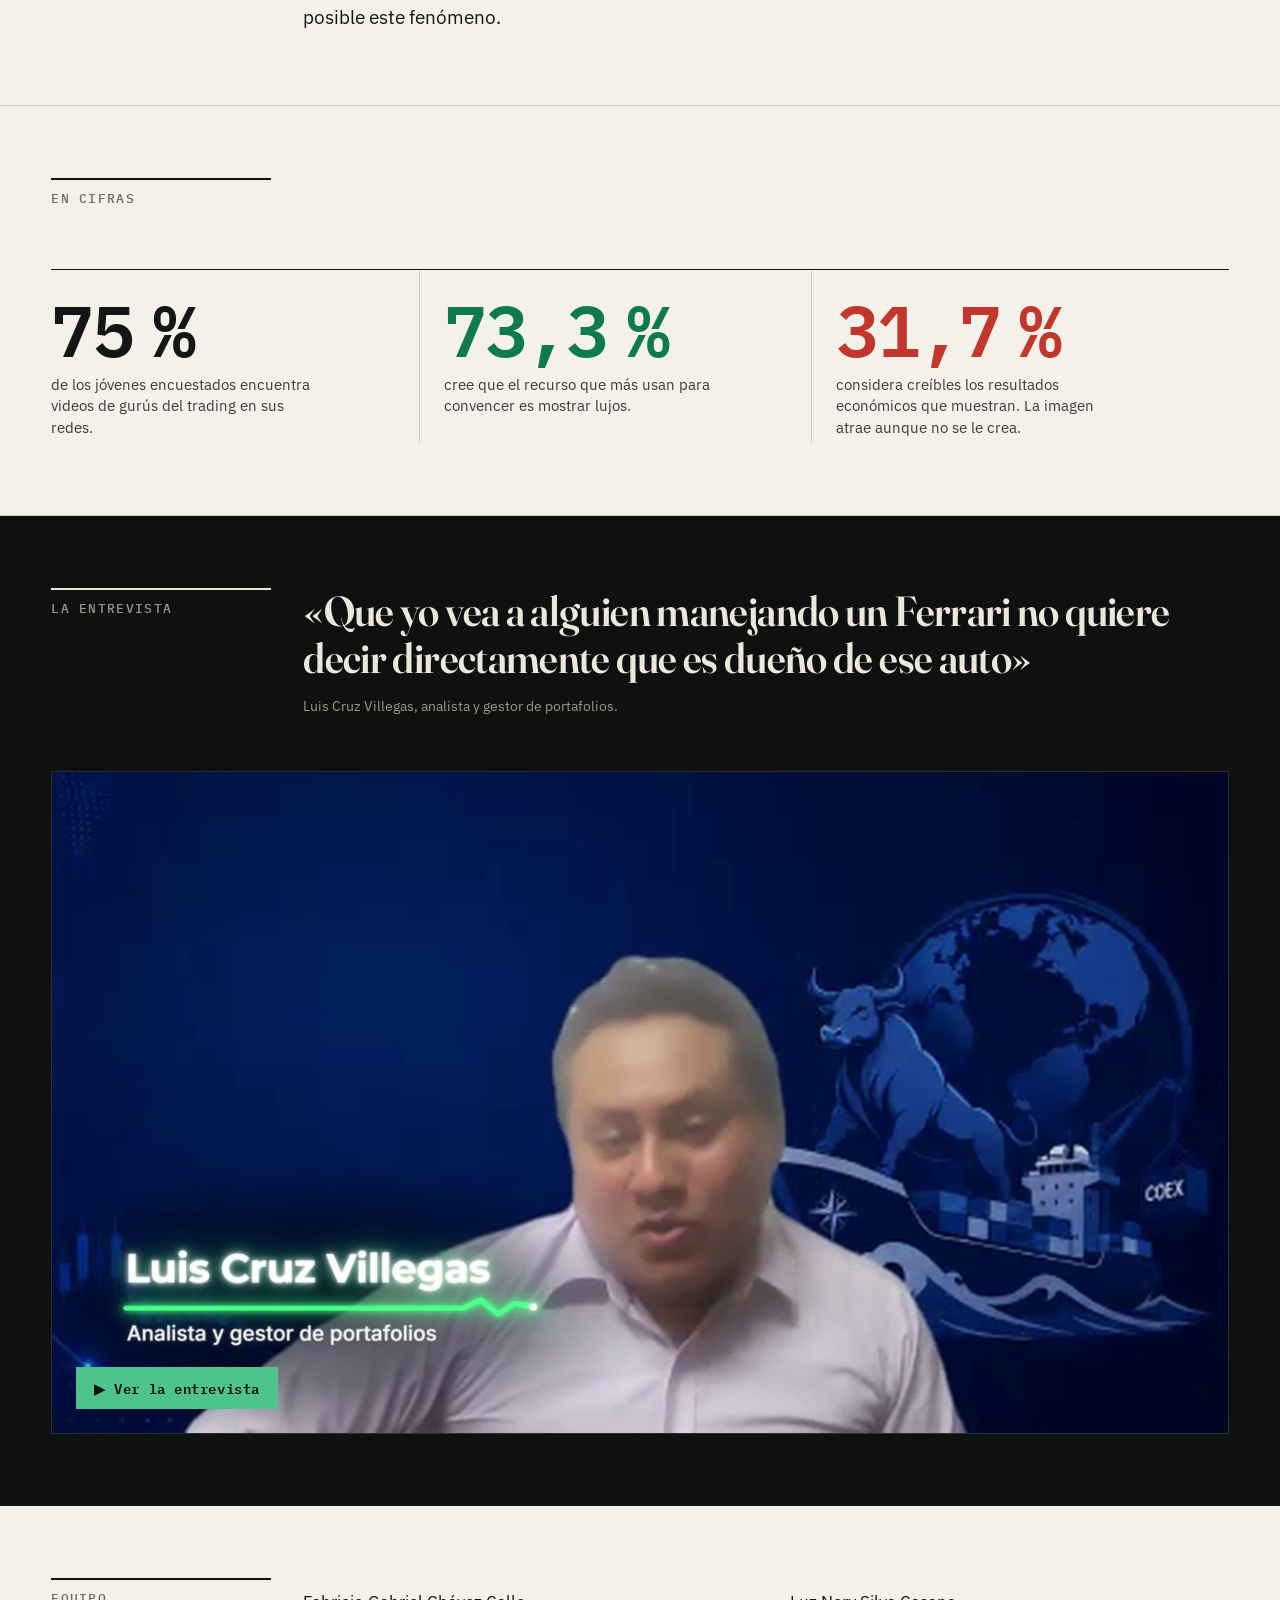
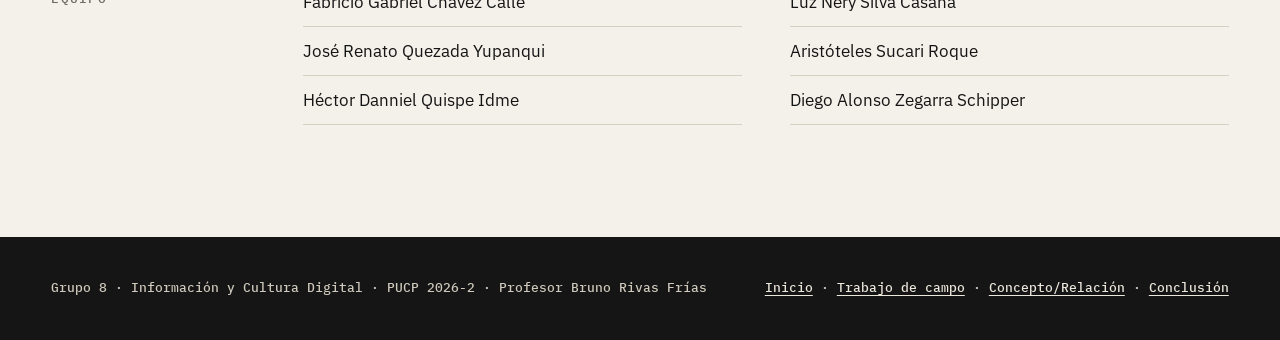
==== commit c0b19baf: "Menos notas y aclaraciones; la imagen del video llena su recuadro" ====
--- a/index.html
+++ b/index.html
@@ -94,7 +94,7 @@
     <div class="envoltura">
       <div class="seccion__cabeza">
         <p class="seccion__num">En cifras</p>
-        <p class="entrada" style="margin:0">Tres datos de nuestra encuesta a 60 jóvenes universitarios resumen el fenómeno.</p>
+        <span></span>
       </div>
       <div class="titulares">
         <div class="titular aparece"><b>75&#8239;%</b><span>de los jóvenes encuestados encuentra videos de gurús del trading en sus redes.</span></div>
@@ -110,27 +110,12 @@
         <p class="seccion__num">La entrevista</p>
         <div>
           <h2>«Que yo vea a alguien manejando un Ferrari no quiere decir directamente que es dueño de ese auto»</h2>
-          <p class="nota" style="margin-top:14px">Luis Cruz Villegas, analista y gestor de portafolios que opera en el mercado de Wall Street, en la entrevista que le hicimos por Zoom. El video completo y sus frases clave están en el trabajo de campo.</p>
+          <p class="nota" style="margin-top:14px">Luis Cruz Villegas, analista y gestor de portafolios.</p>
         </div>
       </div>
       <a href="trabajo-de-campo.html#entrevista" class="video" style="display:block">
         <img src="media/portada-video.jpg" alt="Fotograma de la entrevista a Luis Cruz Villegas" width="1280" height="720" loading="lazy">
       </a>
-      <p class="video__pie"><span>Entrevista · Zoom · 19 de noviembre de 2026</span><a href="trabajo-de-campo.html#entrevista">Ver la entrevista completa →</a></p>
-    </div>
-  </section>
-
-  <section class="seccion">
-    <div class="envoltura">
-      <div class="seccion__cabeza">
-        <p class="seccion__num">Cómo leer esta web</p>
-        <p class="entrada" style="margin:0">Primero fuimos al campo y después buscamos en el curso los conceptos que explican lo que encontramos. La web sigue ese mismo orden.</p>
-      </div>
-      <ol class="indice">
-        <li><a href="trabajo-de-campo.html"><span class="n">02</span><div><h3>Trabajo de campo</h3><p>1. Observación de tres cuentas de Instagram · 2. Encuesta a 60 jóvenes · 3. Entrevista a un trader.</p></div><span class="flecha">→</span></a></li>
-        <li><a href="conceptos.html"><span class="n">03</span><div><h3>Concepto/Relación</h3><p>Cinco conceptos del curso, uno por página: cultura digital, identidad digital, redes sociales virtuales, contenido de la cultura digital y economía de plataformas.</p></div><span class="flecha">→</span></a></li>
-        <li><a href="conclusiones.html"><span class="n">04</span><div><h3>Conclusión</h3><p>Conclusiones, reflexión, límites del estudio y bibliografía.</p></div><span class="flecha">→</span></a></li>
-      </ol>
     </div>
   </section>
 
@@ -147,7 +132,6 @@
             <li>Aristóteles Sucari Roque</li>
             <li>Diego Alonso Zegarra Schipper</li>
           </ul>
-          <p class="nota" style="margin-top:16px">Curso Información y Cultura Digital (1INT38) · Estudios Generales Letras · Pontificia Universidad Católica del Perú · Profesor Bruno Rivas Frías</p>
         </div>
       </div>
     </div>
--- a/estilos.css
+++ b/estilos.css
@@ -170,6 +170,7 @@
 .video { position: relative; background: #000; border: 1px solid var(--noche-linea); }
 .video video { width: 100%; aspect-ratio: 16 / 9; background: #000; }
 a.video { position: relative; }
+a.video img { width: 100%; height: auto; }
 a.video::after {
   content: "▶  Ver la entrevista"; position: absolute; left: 24px; bottom: 24px;
   font: 600 14px/1 var(--mono); letter-spacing: .04em; color: var(--noche);
